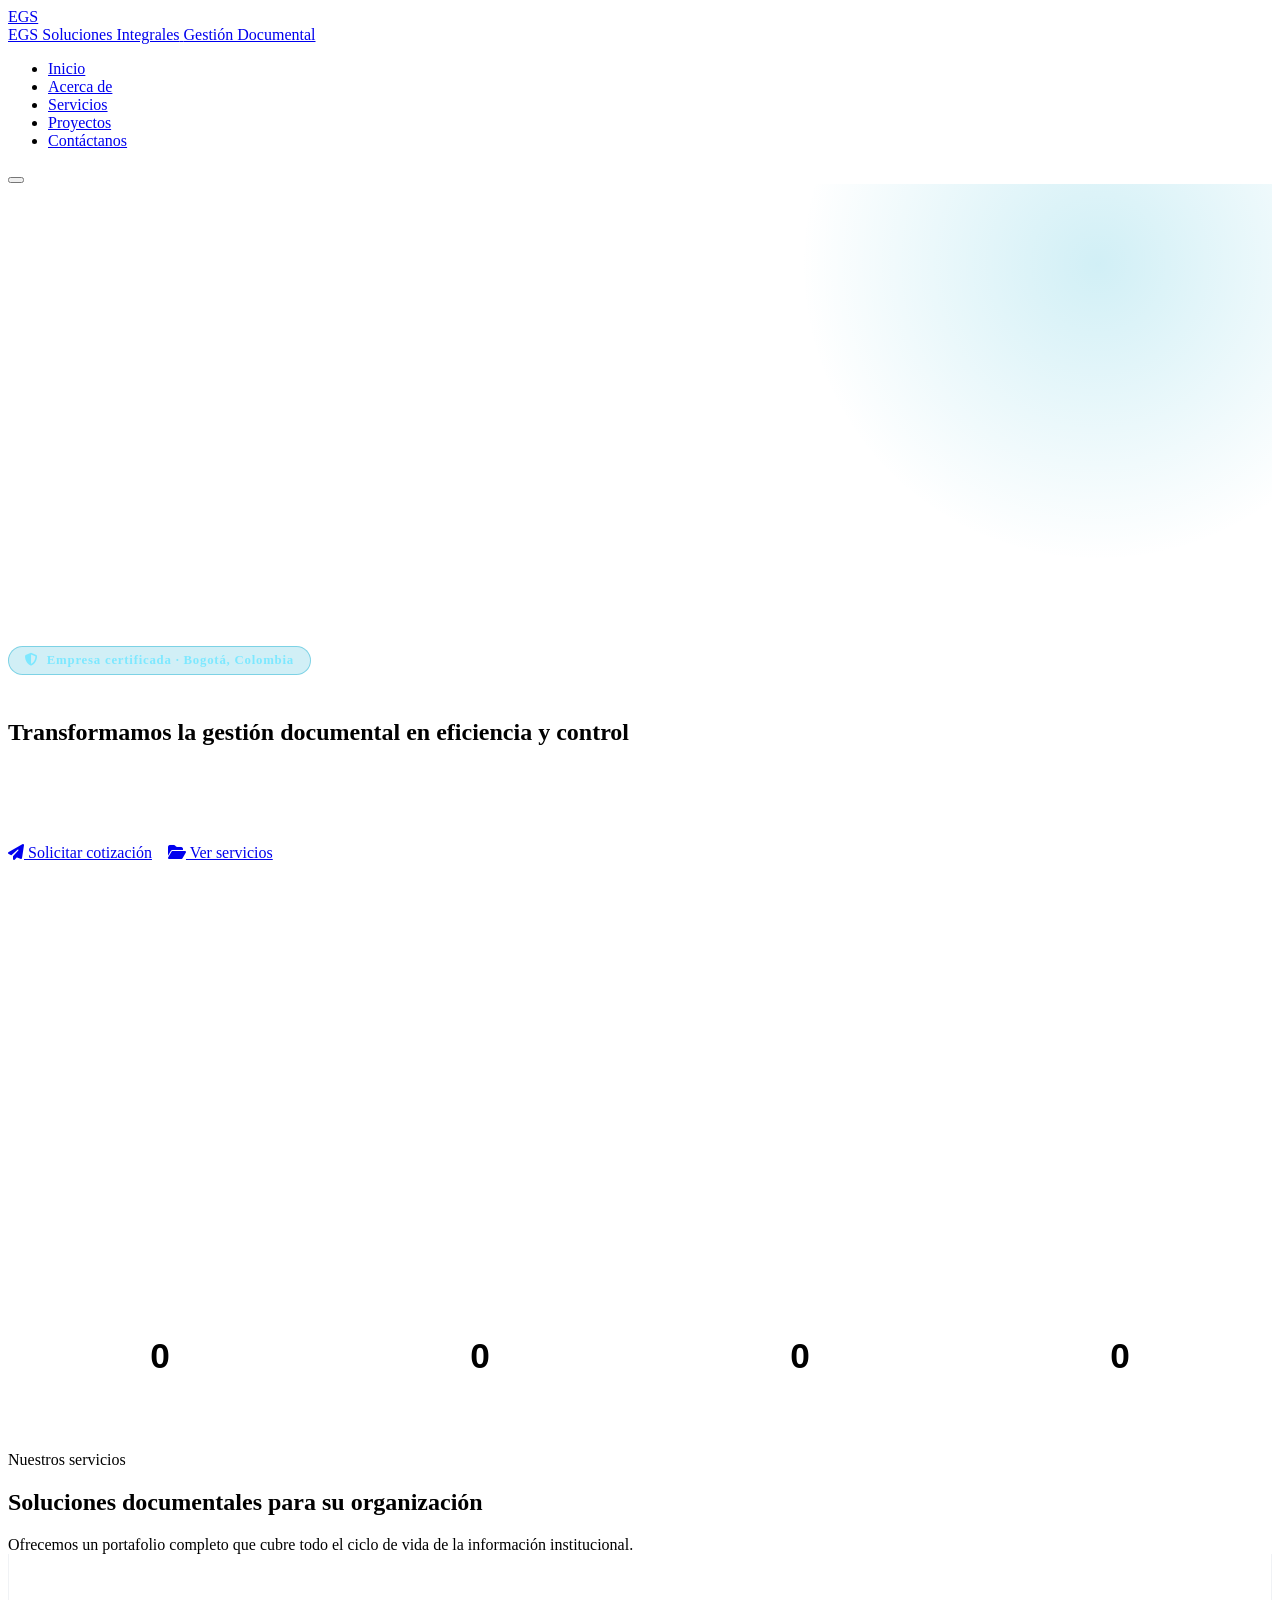
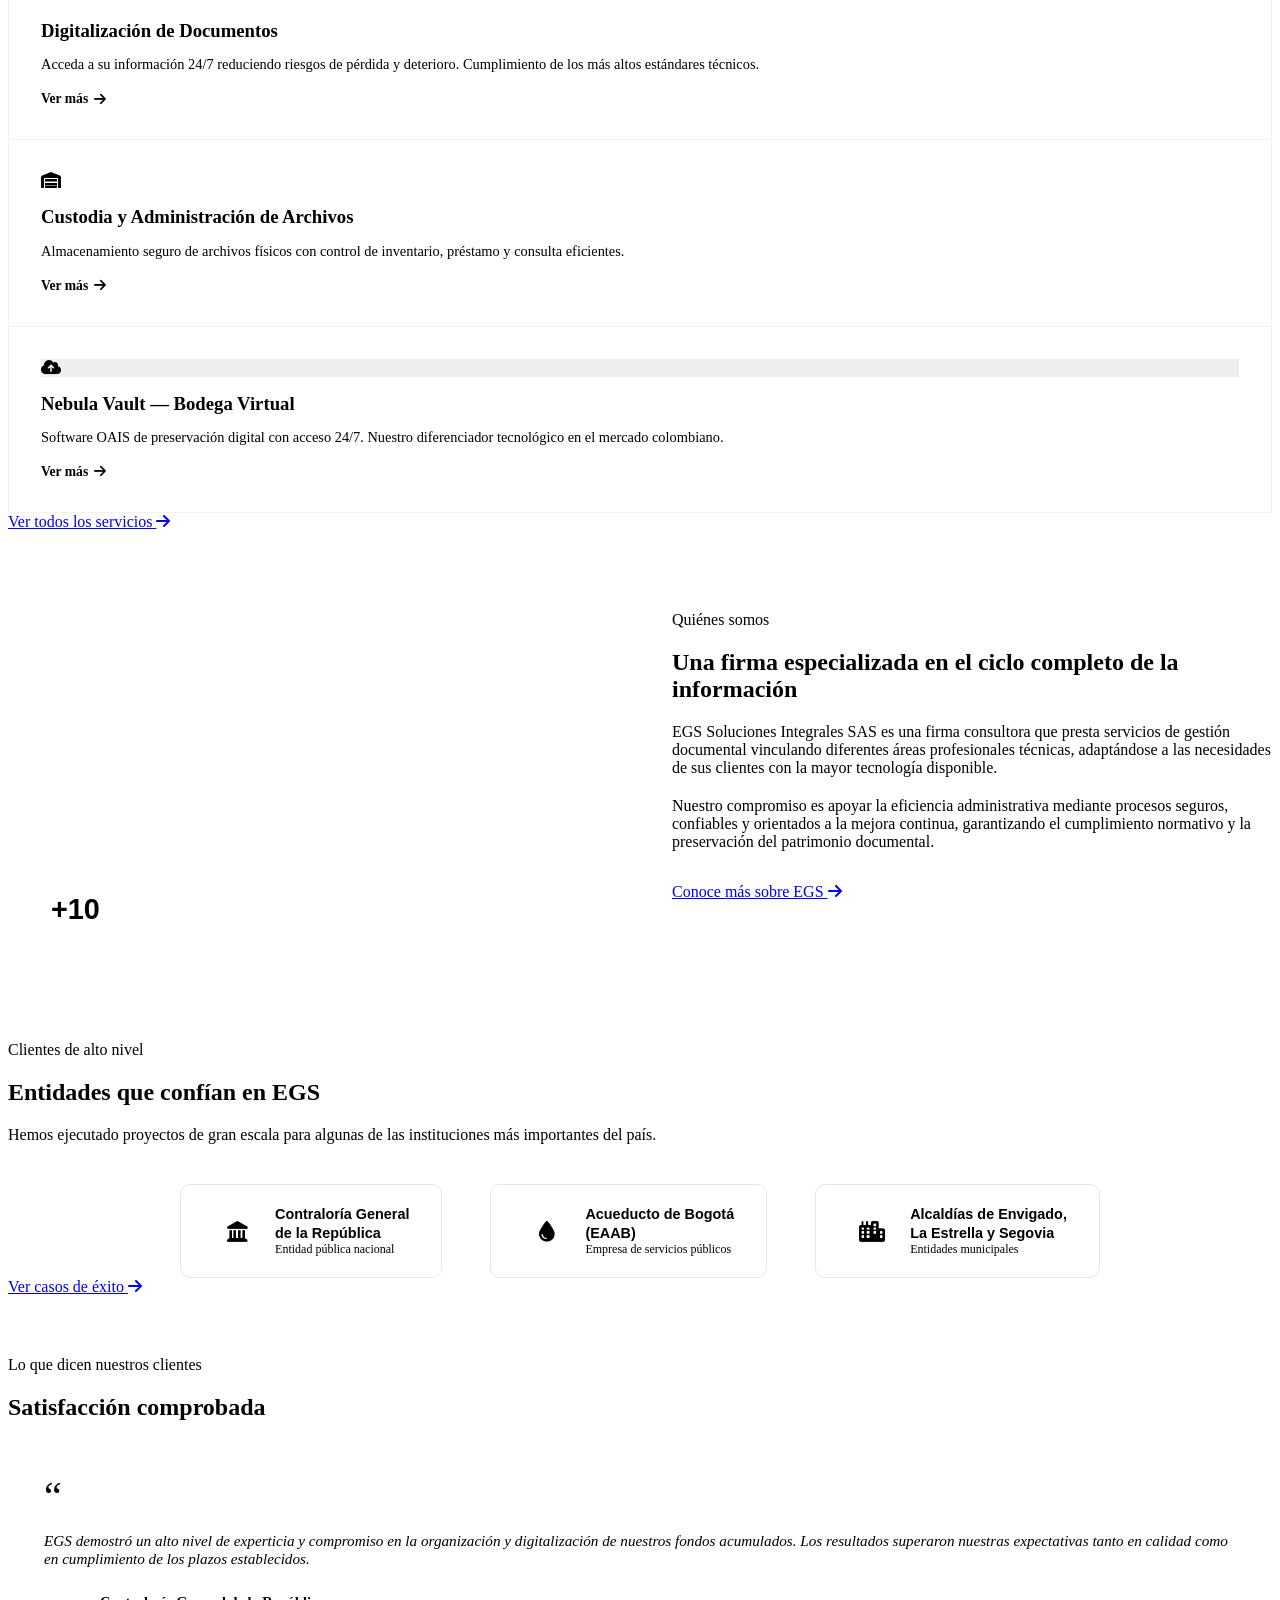
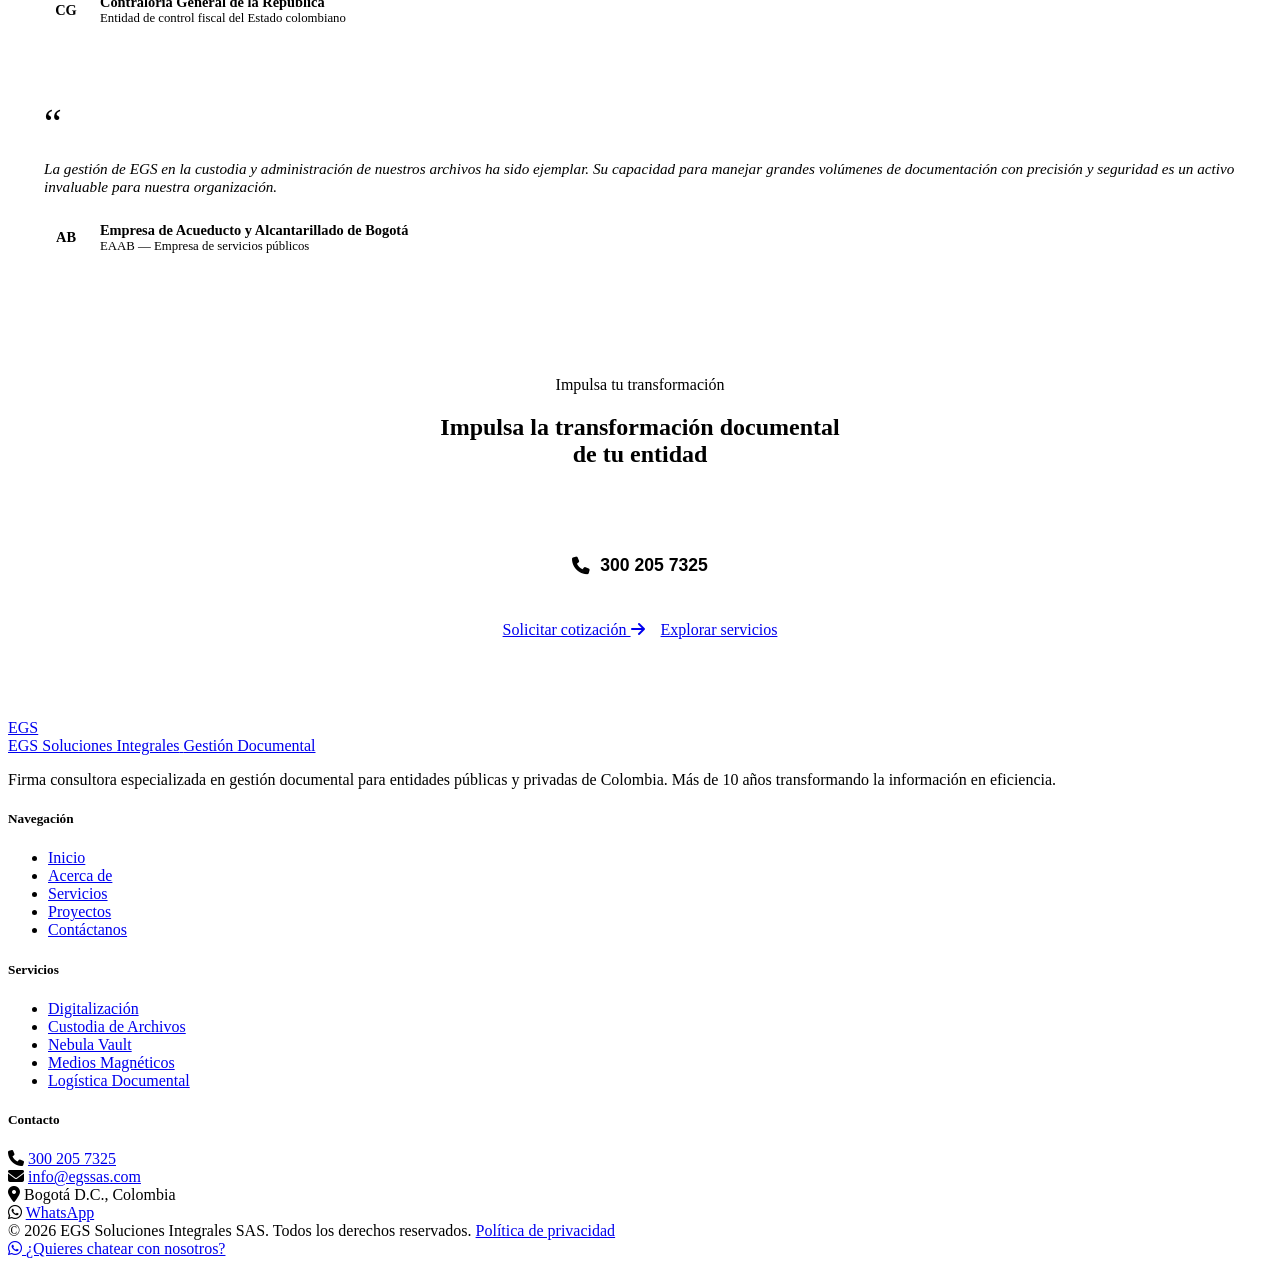
==== index.html @ f7522493 "Create index.html" ====
<!DOCTYPE html>
<html lang="es">
<head>
  <meta charset="UTF-8">
  <meta name="viewport" content="width=device-width, initial-scale=1.0">
  <title>EGS Soluciones Integrales | Gestión Documental Especializada en Colombia</title>
  <meta name="description" content="Transformamos la gestión documental en eficiencia y control. Ofrecemos digitalización, custodia, y software Nebula Vault para entidades públicas y privadas en Colombia.">
  <link rel="stylesheet" href="https://cdnjs.cloudflare.com/ajax/libs/font-awesome/6.5.0/css/all.min.css">
  <link rel="stylesheet" href="css/style.css">
  <style>
    /* HERO INDEX */
    .hero {
      min-height: 100vh;
      background: linear-gradient(135deg, var(--azul-profundo) 0%, #173f8a 60%, var(--azul-medio) 100%);
      display: flex;
      align-items: center;
      position: relative;
      overflow: hidden;
      padding: 120px 0 80px;
    }
    .hero::before {
      content: '';
      position: absolute;
      top: -20%;
      right: -10%;
      width: 600px;
      height: 600px;
      background: radial-gradient(circle, rgba(0,168,204,0.18) 0%, transparent 70%);
      border-radius: 50%;
    }
    .hero::after {
      content: '';
      position: absolute;
      bottom: -1px;
      left: 0; right: 0;
      height: 70px;
      background: var(--blanco);
      clip-path: ellipse(55% 100% at 50% 100%);
    }
    .hero-content { position: relative; z-index: 1; max-width: 680px; }
    .hero-badge {
      display: inline-flex;
      align-items: center;
      gap: 8px;
      background: rgba(0,168,204,0.18);
      border: 1px solid rgba(0,168,204,0.4);
      color: #7de8ff;
      padding: 6px 16px;
      border-radius: 20px;
      font-size: 0.8rem;
      font-weight: 600;
      letter-spacing: 0.06em;
      margin-bottom: 24px;
    }
    .hero h1 {
      color: var(--blanco);
      margin-bottom: 20px;
    }
    .hero h1 span { color: var(--cyan-acento); }
    .hero-desc {
      color: rgba(255,255,255,0.8);
      font-size: 1.1rem;
      margin-bottom: 36px;
      max-width: 560px;
    }
    .hero-actions { display: flex; gap: 16px; flex-wrap: wrap; }
    .hero-graphic {
      position: absolute;
      right: 0;
      top: 50%;
      transform: translateY(-50%);
      width: 480px;
      opacity: 0.12;
      pointer-events: none;
    }

    /* STATS BAR */
    .stats-bar {
      background: var(--azul-profundo);
      padding: 40px 0;
      margin-top: -2px;
    }
    .stats-grid {
      display: grid;
      grid-template-columns: repeat(4, 1fr);
      gap: 16px;
      text-align: center;
    }
    .stat-item { padding: 16px; }
    .stat-number {
      font-family: 'Poppins', sans-serif;
      font-size: 2.2rem;
      font-weight: 800;
      color: var(--cyan-acento);
      line-height: 1;
      margin-bottom: 6px;
    }
    .stat-label {
      font-size: 0.82rem;
      color: rgba(255,255,255,0.65);
      font-weight: 500;
    }

    /* SERVICIOS DESTACADOS */
    .service-card-home {
      background: var(--blanco);
      border-radius: var(--radio-card);
      box-shadow: var(--sombra-card);
      padding: 32px;
      border: 1px solid rgba(13,43,94,0.06);
      border-top: 3px solid var(--cyan-acento);
      transition: var(--transicion);
      text-decoration: none;
      color: inherit;
      display: block;
    }
    .service-card-home:hover { transform: translateY(-5px); box-shadow: var(--sombra-hover); }
    .service-card-home h3 { margin: 16px 0 10px; color: var(--azul-profundo); }
    .service-card-home p  { font-size: 0.9rem; color: var(--gris-oscuro); margin-bottom: 18px; }
    .service-card-home .link-arrow {
      font-size: 0.85rem;
      font-weight: 600;
      color: var(--cyan-acento);
      display: flex;
      align-items: center;
      gap: 6px;
    }

    /* SOBRE EGS */
    .about-split {
      display: grid;
      grid-template-columns: 1fr 1fr;
      gap: 64px;
      align-items: center;
    }
    .about-visual {
      background: linear-gradient(135deg, var(--azul-profundo), var(--azul-medio));
      border-radius: 16px;
      aspect-ratio: 4/3;
      display: flex;
      align-items: center;
      justify-content: center;
      position: relative;
      overflow: hidden;
    }
    .about-visual-icon {
      font-size: 6rem;
      color: rgba(255,255,255,0.15);
    }
    .about-visual-badge {
      position: absolute;
      bottom: 24px;
      left: 24px;
      right: 24px;
      background: rgba(255,255,255,0.1);
      backdrop-filter: blur(8px);
      border: 1px solid rgba(255,255,255,0.2);
      border-radius: 10px;
      padding: 14px 18px;
      color: var(--blanco);
    }
    .about-visual-badge .number {
      font-family: 'Poppins', sans-serif;
      font-size: 1.8rem;
      font-weight: 800;
      color: var(--cyan-acento);
    }
    .about-visual-badge p { color: rgba(255,255,255,0.75); font-size: 0.82rem; margin: 0; }

    /* CLIENTES */
    .clients-section { padding: 60px 0; }
    .client-logos {
      display: flex;
      align-items: center;
      justify-content: center;
      gap: 48px;
      flex-wrap: wrap;
      margin-top: 40px;
    }
    .client-logo-card {
      background: var(--blanco);
      border: 1px solid #E0E7F0;
      border-radius: 10px;
      padding: 20px 32px;
      display: flex;
      align-items: center;
      gap: 14px;
      transition: var(--transicion);
    }
    .client-logo-card:hover { box-shadow: var(--sombra-card); transform: translateY(-2px); }
    .client-logo-card .client-icon {
      width: 48px; height: 48px;
      background: var(--azul-profundo);
      border-radius: 8px;
      display: flex;
      align-items: center;
      justify-content: center;
      color: var(--blanco);
      font-size: 1.3rem;
      flex-shrink: 0;
    }
    .client-logo-card .client-name {
      font-family: 'Poppins', sans-serif;
      font-size: 0.9rem;
      font-weight: 700;
      color: var(--azul-profundo);
      line-height: 1.3;
    }
    .client-logo-card .client-type {
      font-size: 0.75rem;
      color: var(--gris-medio);
    }

    /* TESTIMONIOS */
    .testimonial-card {
      background: var(--blanco);
      border-radius: var(--radio-card);
      box-shadow: var(--sombra-card);
      padding: 36px;
      border-left: 4px solid var(--cyan-acento);
    }
    .testimonial-quote {
      font-size: 2.5rem;
      color: var(--cyan-acento);
      line-height: 1;
      margin-bottom: 12px;
    }
    .testimonial-card p { font-size: 0.95rem; color: var(--gris-oscuro); font-style: italic; margin-bottom: 20px; }
    .testimonial-author {
      display: flex;
      align-items: center;
      gap: 12px;
    }
    .author-avatar {
      width: 44px; height: 44px;
      background: var(--azul-medio);
      border-radius: 50%;
      display: flex;
      align-items: center;
      justify-content: center;
      color: var(--blanco);
      font-weight: 700;
      font-size: 0.9rem;
      flex-shrink: 0;
    }
    .author-info .name { font-weight: 700; color: var(--azul-profundo); font-size: 0.9rem; }
    .author-info .org  { font-size: 0.8rem; color: var(--gris-medio); }

    /* CTA FINAL */
    .cta-final {
      background: linear-gradient(135deg, var(--azul-profundo) 0%, var(--azul-medio) 100%);
      padding: 80px 0;
      text-align: center;
      position: relative;
      overflow: hidden;
    }
    .cta-final::before {
      content: '';
      position: absolute;
      inset: 0;
      background: url("data:image/svg+xml,%3Csvg width='60' height='60' viewBox='0 0 60 60' xmlns='http://www.w3.org/2000/svg'%3E%3Cg fill='none' fill-rule='evenodd'%3E%3Cg fill='%23ffffff' fill-opacity='0.03'%3E%3Cpath d='M36 34v-4h-2v4h-4v2h4v4h2v-4h4v-2h-4zm0-30V0h-2v4h-4v2h4v4h2V6h4V4h-4zM6 34v-4H4v4H0v2h4v4h2v-4h4v-2H6zM6 4V0H4v4H0v2h4v4h2V6h4V4H6z'/%3E%3C/g%3E%3C/g%3E%3C/svg%3E");
    }
    .cta-final h2 { color: var(--blanco); margin-bottom: 16px; position: relative; }
    .cta-final p  { color: rgba(255,255,255,0.75); font-size: 1.1rem; margin-bottom: 36px; position: relative; }
    .cta-phone {
      display: inline-flex;
      align-items: center;
      gap: 10px;
      background: rgba(255,255,255,0.12);
      border: 1px solid rgba(255,255,255,0.25);
      color: var(--blanco);
      padding: 12px 24px;
      border-radius: 8px;
      font-family: 'Poppins', sans-serif;
      font-weight: 700;
      font-size: 1.1rem;
      margin-bottom: 32px;
      text-decoration: none;
      transition: var(--transicion);
    }
    .cta-phone:hover { background: rgba(255,255,255,0.2); }
    .cta-final .cta-actions { display: flex; gap: 16px; justify-content: center; flex-wrap: wrap; position: relative; }

    @media (max-width: 768px) {
      .about-split { grid-template-columns: 1fr; }
      .stats-grid  { grid-template-columns: repeat(2, 1fr); }
      .hero-graphic { display: none; }
    }
  </style>
</head>
<body>

  <!-- ======== HEADER ======== -->
  <header id="header">
    <div class="container">
      <a href="index.html" class="logo">
        <div class="logo-icon">EGS</div>
        <div class="logo-text">
          <span class="logo-name">EGS Soluciones Integrales</span>
          <span class="logo-sub">Gestión Documental</span>
        </div>
      </a>
      <nav>
        <ul class="nav-menu">
          <li><a href="index.html">Inicio</a></li>
          <li><a href="acerca-de.html">Acerca de</a></li>
          <li><a href="servicios.html">Servicios</a></li>
          <li><a href="proyectos.html">Proyectos</a></li>
          <li><a href="contacto.html" class="nav-cta">Contáctanos</a></li>
        </ul>
      </nav>
      <button class="menu-toggle" aria-label="Abrir menú">
        <span></span><span></span><span></span>
      </button>
    </div>
  </header>

  <main>

    <!-- ======== HERO ======== -->
    <section class="hero">
      <div class="container">
        <div class="hero-content">
          <div class="hero-badge">
            <i class="fas fa-shield-halved"></i>
            Empresa certificada · Bogotá, Colombia
          </div>
          <h1>Transformamos la gestión documental en <span>eficiencia y control</span></h1>
          <p class="hero-desc">Somos especialistas en organización, digitalización, custodia de archivos y tecnología documental para entidades del sector público y privado.</p>
          <div class="hero-actions">
            <a href="contacto.html" class="btn btn-primary">
              <i class="fas fa-paper-plane"></i> Solicitar cotización
            </a>
            <a href="servicios.html" class="btn btn-secondary">
              <i class="fas fa-folder-open"></i> Ver servicios
            </a>
          </div>
        </div>
      </div>
    </section>

    <!-- ======== STATS ======== -->
    <div class="stats-bar">
      <div class="container">
        <div class="stats-grid">
          <div class="stat-item">
            <div class="stat-number" data-count="27" data-suffix="M+">0</div>
            <div class="stat-label">Imágenes digitalizadas</div>
          </div>
          <div class="stat-item">
            <div class="stat-number" data-count="96000" data-suffix="+">0</div>
            <div class="stat-label">Cajas en custodia</div>
          </div>
          <div class="stat-item">
            <div class="stat-number" data-count="3" data-suffix="">0</div>
            <div class="stat-label">Contratos con el Acueducto de Bogotá</div>
          </div>
          <div class="stat-item">
            <div class="stat-number" data-count="8" data-suffix="+">0</div>
            <div class="stat-label">Servicios especializados</div>
          </div>
        </div>
      </div>
    </div>

    <!-- ======== SERVICIOS DESTACADOS ======== -->
    <section>
      <div class="container">
        <div class="text-center mb-40">
          <span class="section-label">Nuestros servicios</span>
          <h2 class="section-title">Soluciones documentales para su organización</h2>
          <p class="section-intro" style="margin:0 auto;">Ofrecemos un portafolio completo que cubre todo el ciclo de vida de la información institucional.</p>
        </div>
        <div class="grid-3">
          <a href="servicios.html#digitalizacion" class="service-card-home reveal">
            <div class="card-icon"><i class="fas fa-scanner-image"></i></div>
            <h3>Digitalización de Documentos</h3>
            <p>Acceda a su información 24/7 reduciendo riesgos de pérdida y deterioro. Cumplimiento de los más altos estándares técnicos.</p>
            <span class="link-arrow">Ver más <i class="fas fa-arrow-right"></i></span>
          </a>
          <a href="servicios.html#custodia" class="service-card-home reveal reveal-delay-1">
            <div class="card-icon"><i class="fas fa-warehouse"></i></div>
            <h3>Custodia y Administración de Archivos</h3>
            <p>Almacenamiento seguro de archivos físicos con control de inventario, préstamo y consulta eficientes.</p>
            <span class="link-arrow">Ver más <i class="fas fa-arrow-right"></i></span>
          </a>
          <a href="servicios.html#nebula" class="service-card-home reveal reveal-delay-2">
            <div class="card-icon" style="background:rgba(13,43,94,0.08);"><i class="fas fa-cloud-arrow-up" style="color:var(--azul-medio);"></i></div>
            <h3>Nebula Vault — Bodega Virtual</h3>
            <p>Software OAIS de preservación digital con acceso 24/7. Nuestro diferenciador tecnológico en el mercado colombiano.</p>
            <span class="link-arrow">Ver más <i class="fas fa-arrow-right"></i></span>
          </a>
        </div>
        <div class="text-center mt-32">
          <a href="servicios.html" class="btn btn-outline">Ver todos los servicios <i class="fas fa-arrow-right"></i></a>
        </div>
      </div>
    </section>

    <!-- ======== SOBRE EGS ======== -->
    <section class="bg-gris">
      <div class="container">
        <div class="about-split">
          <div class="about-visual reveal">
            <i class="fas fa-folder-tree about-visual-icon"></i>
            <div class="about-visual-badge">
              <div class="number">+10</div>
              <p>Años de experiencia en gestión documental</p>
            </div>
          </div>
          <div class="reveal reveal-delay-1">
            <span class="section-label">Quiénes somos</span>
            <h2 class="section-title">Una firma especializada en el ciclo completo de la información</h2>
            <p style="margin-bottom:20px;">EGS Soluciones Integrales SAS es una firma consultora que presta servicios de gestión documental vinculando diferentes áreas profesionales técnicas, adaptándose a las necesidades de sus clientes con la mayor tecnología disponible.</p>
            <p style="margin-bottom:32px;">Nuestro compromiso es apoyar la eficiencia administrativa mediante procesos seguros, confiables y orientados a la mejora continua, garantizando el cumplimiento normativo y la preservación del patrimonio documental.</p>
            <a href="acerca-de.html" class="btn btn-primary">Conoce más sobre EGS <i class="fas fa-arrow-right"></i></a>
          </div>
        </div>
      </div>
    </section>

    <!-- ======== CLIENTES ======== -->
    <section class="clients-section">
      <div class="container">
        <div class="text-center mb-40">
          <span class="section-label">Clientes de alto nivel</span>
          <h2 class="section-title">Entidades que confían en EGS</h2>
          <p class="section-intro" style="margin:0 auto;">Hemos ejecutado proyectos de gran escala para algunas de las instituciones más importantes del país.</p>
        </div>
        <div class="client-logos">
          <div class="client-logo-card reveal">
            <div class="client-icon"><i class="fas fa-landmark"></i></div>
            <div>
              <div class="client-name">Contraloría General<br>de la República</div>
              <div class="client-type">Entidad pública nacional</div>
            </div>
          </div>
          <div class="client-logo-card reveal reveal-delay-1">
            <div class="client-icon"><i class="fas fa-droplet"></i></div>
            <div>
              <div class="client-name">Acueducto de Bogotá<br>(EAAB)</div>
              <div class="client-type">Empresa de servicios públicos</div>
            </div>
          </div>
          <div class="client-logo-card reveal reveal-delay-2">
            <div class="client-icon"><i class="fas fa-city"></i></div>
            <div>
              <div class="client-name">Alcaldías de Envigado,<br>La Estrella y Segovia</div>
              <div class="client-type">Entidades municipales</div>
            </div>
          </div>
        </div>
        <div class="text-center mt-32">
          <a href="proyectos.html" class="btn btn-outline">Ver casos de éxito <i class="fas fa-arrow-right"></i></a>
        </div>
      </div>
    </section>

    <!-- ======== TESTIMONIOS ======== -->
    <section class="bg-gris">
      <div class="container">
        <div class="text-center mb-40">
          <span class="section-label">Lo que dicen nuestros clientes</span>
          <h2 class="section-title">Satisfacción comprobada</h2>
        </div>
        <div class="grid-2">
          <div class="testimonial-card reveal">
            <div class="testimonial-quote">&ldquo;</div>
            <p>EGS demostró un alto nivel de experticia y compromiso en la organización y digitalización de nuestros fondos acumulados. Los resultados superaron nuestras expectativas tanto en calidad como en cumplimiento de los plazos establecidos.</p>
            <div class="testimonial-author">
              <div class="author-avatar">CG</div>
              <div class="author-info">
                <div class="name">Contraloría General de la República</div>
                <div class="org">Entidad de control fiscal del Estado colombiano</div>
              </div>
            </div>
          </div>
          <div class="testimonial-card reveal reveal-delay-1">
            <div class="testimonial-quote">&ldquo;</div>
            <p>La gestión de EGS en la custodia y administración de nuestros archivos ha sido ejemplar. Su capacidad para manejar grandes volúmenes de documentación con precisión y seguridad es un activo invaluable para nuestra organización.</p>
            <div class="testimonial-author">
              <div class="author-avatar">AB</div>
              <div class="author-info">
                <div class="name">Empresa de Acueducto y Alcantarillado de Bogotá</div>
                <div class="org">EAAB — Empresa de servicios públicos</div>
              </div>
            </div>
          </div>
        </div>
      </div>
    </section>

    <!-- ======== CTA FINAL ======== -->
    <section class="cta-final">
      <div class="container">
        <span class="section-label" style="color:var(--cyan-acento);">Impulsa tu transformación</span>
        <h2>Impulsa la transformación documental<br>de tu entidad</h2>
        <p>Contáctenos hoy y descubra cómo podemos optimizar la gestión de su información institucional.</p>
        <a href="tel:+573002057325" class="cta-phone">
          <i class="fas fa-phone"></i> 300 205 7325
        </a>
        <div class="cta-actions">
          <a href="contacto.html" class="btn btn-primary">Solicitar cotización <i class="fas fa-arrow-right"></i></a>
          <a href="servicios.html" class="btn btn-secondary">Explorar servicios</a>
        </div>
      </div>
    </section>

  </main>

  <!-- ======== FOOTER ======== -->
  <footer>
    <div class="container">
      <div class="footer-grid">
        <div class="footer-brand">
          <a href="index.html" class="logo">
            <div class="logo-icon">EGS</div>
            <div class="logo-text">
              <span class="logo-name">EGS Soluciones Integrales</span>
              <span class="logo-sub">Gestión Documental</span>
            </div>
          </a>
          <p>Firma consultora especializada en gestión documental para entidades públicas y privadas de Colombia. Más de 10 años transformando la información en eficiencia.</p>
        </div>
        <div class="footer-col">
          <h5>Navegación</h5>
          <ul>
            <li><a href="index.html">Inicio</a></li>
            <li><a href="acerca-de.html">Acerca de</a></li>
            <li><a href="servicios.html">Servicios</a></li>
            <li><a href="proyectos.html">Proyectos</a></li>
            <li><a href="contacto.html">Contáctanos</a></li>
          </ul>
        </div>
        <div class="footer-col">
          <h5>Servicios</h5>
          <ul>
            <li><a href="servicios.html#digitalizacion">Digitalización</a></li>
            <li><a href="servicios.html#custodia">Custodia de Archivos</a></li>
            <li><a href="servicios.html#nebula">Nebula Vault</a></li>
            <li><a href="servicios.html#medios">Medios Magnéticos</a></li>
            <li><a href="servicios.html#logistica">Logística Documental</a></li>
          </ul>
        </div>
        <div class="footer-col">
          <h5>Contacto</h5>
          <div class="footer-contact-item">
            <i class="fas fa-phone"></i>
            <a href="tel:+573002057325">300 205 7325</a>
          </div>
          <div class="footer-contact-item">
            <i class="fas fa-envelope"></i>
            <a href="mailto:info@egssas.com">info@egssas.com</a>
          </div>
          <div class="footer-contact-item">
            <i class="fas fa-location-dot"></i>
            <span>Bogotá D.C., Colombia</span>
          </div>
          <div class="footer-contact-item">
            <i class="fab fa-whatsapp"></i>
            <a href="https://wa.me/573002057325" target="_blank" rel="noopener">WhatsApp</a>
          </div>
        </div>
      </div>
      <div class="footer-bottom">
        <span>&copy; 2026 EGS Soluciones Integrales SAS. Todos los derechos reservados.</span>
        <a href="#">Política de privacidad</a>
      </div>
    </div>
  </footer>

  <!-- BOTÓN FLOTANTE WHATSAPP -->
  <a href="https://wa.me/573002057325" class="whatsapp-float" target="_blank" rel="noopener" aria-label="Chatear por WhatsApp">
    <i class="fab fa-whatsapp"></i>
    <span class="wa-tooltip">¿Quieres chatear con nosotros?</span>
  </a>

  <script src="js/script.js"></script>
</body>
</html>
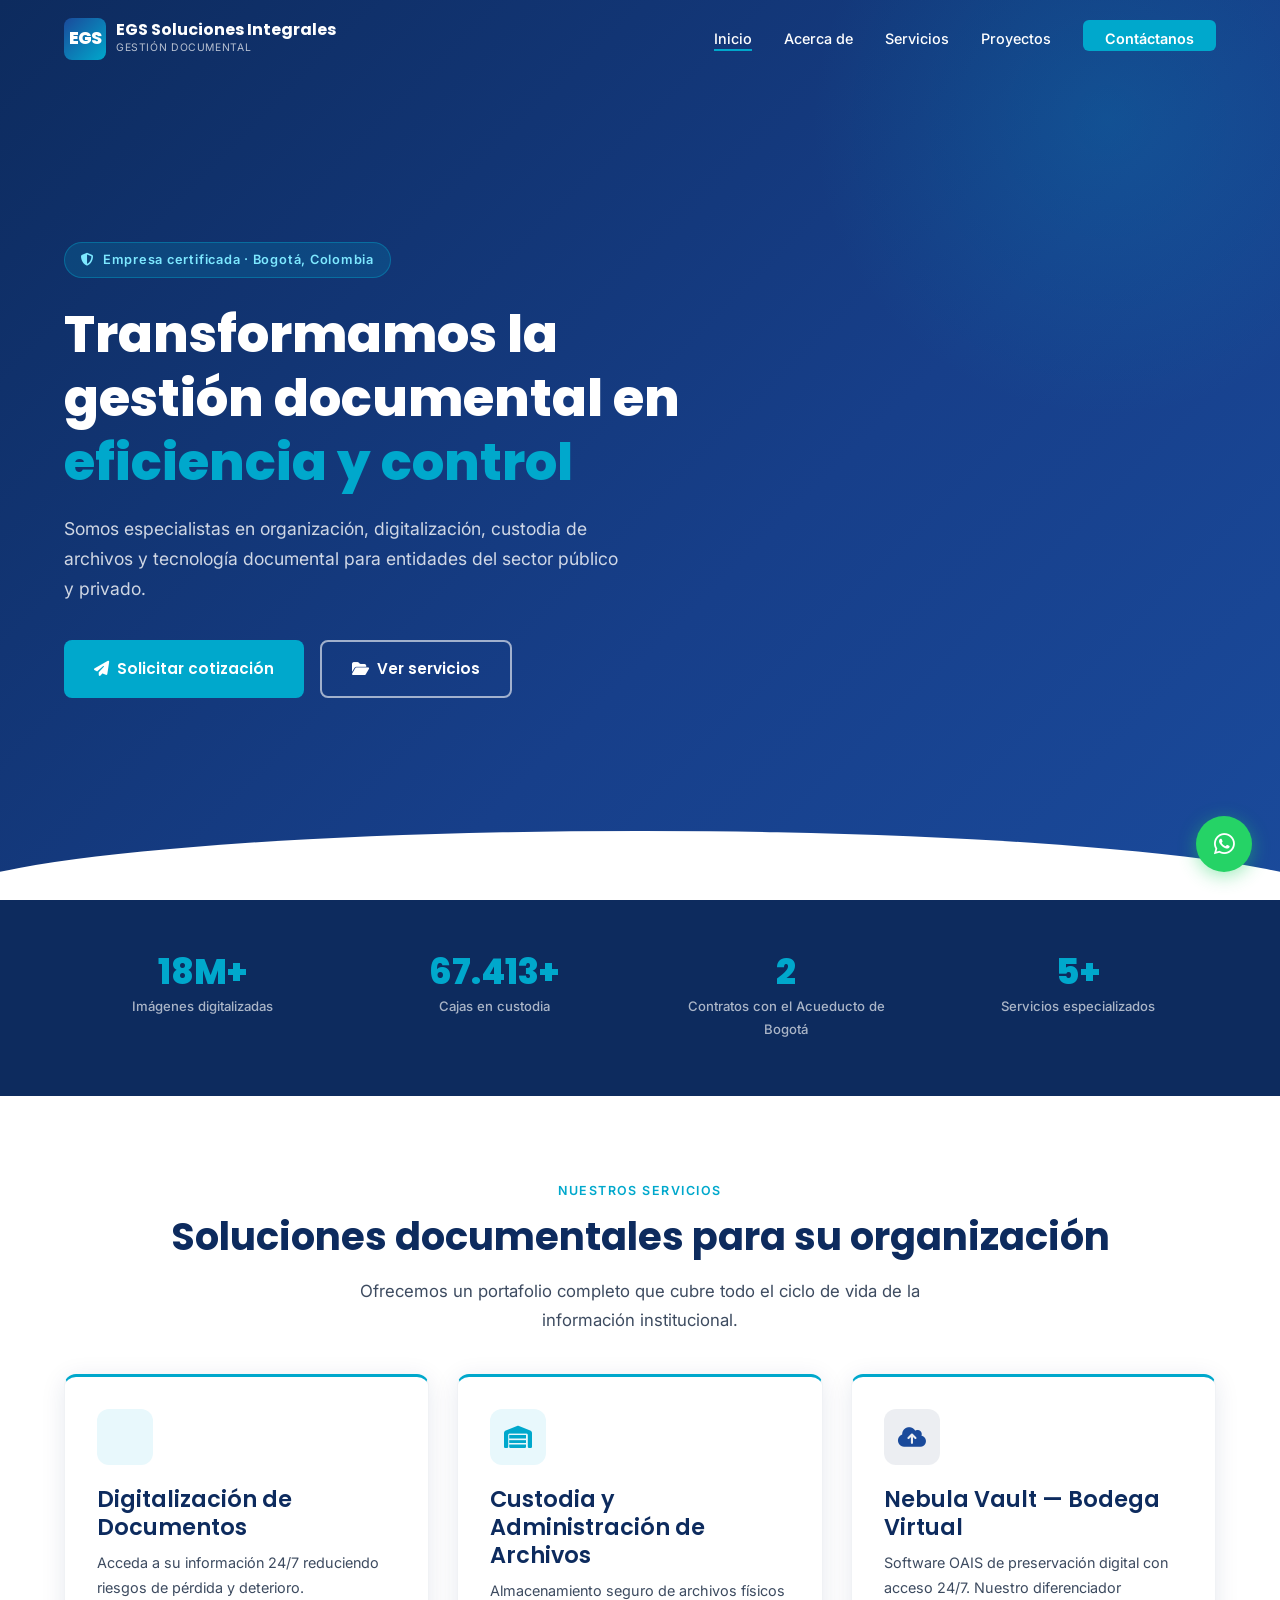
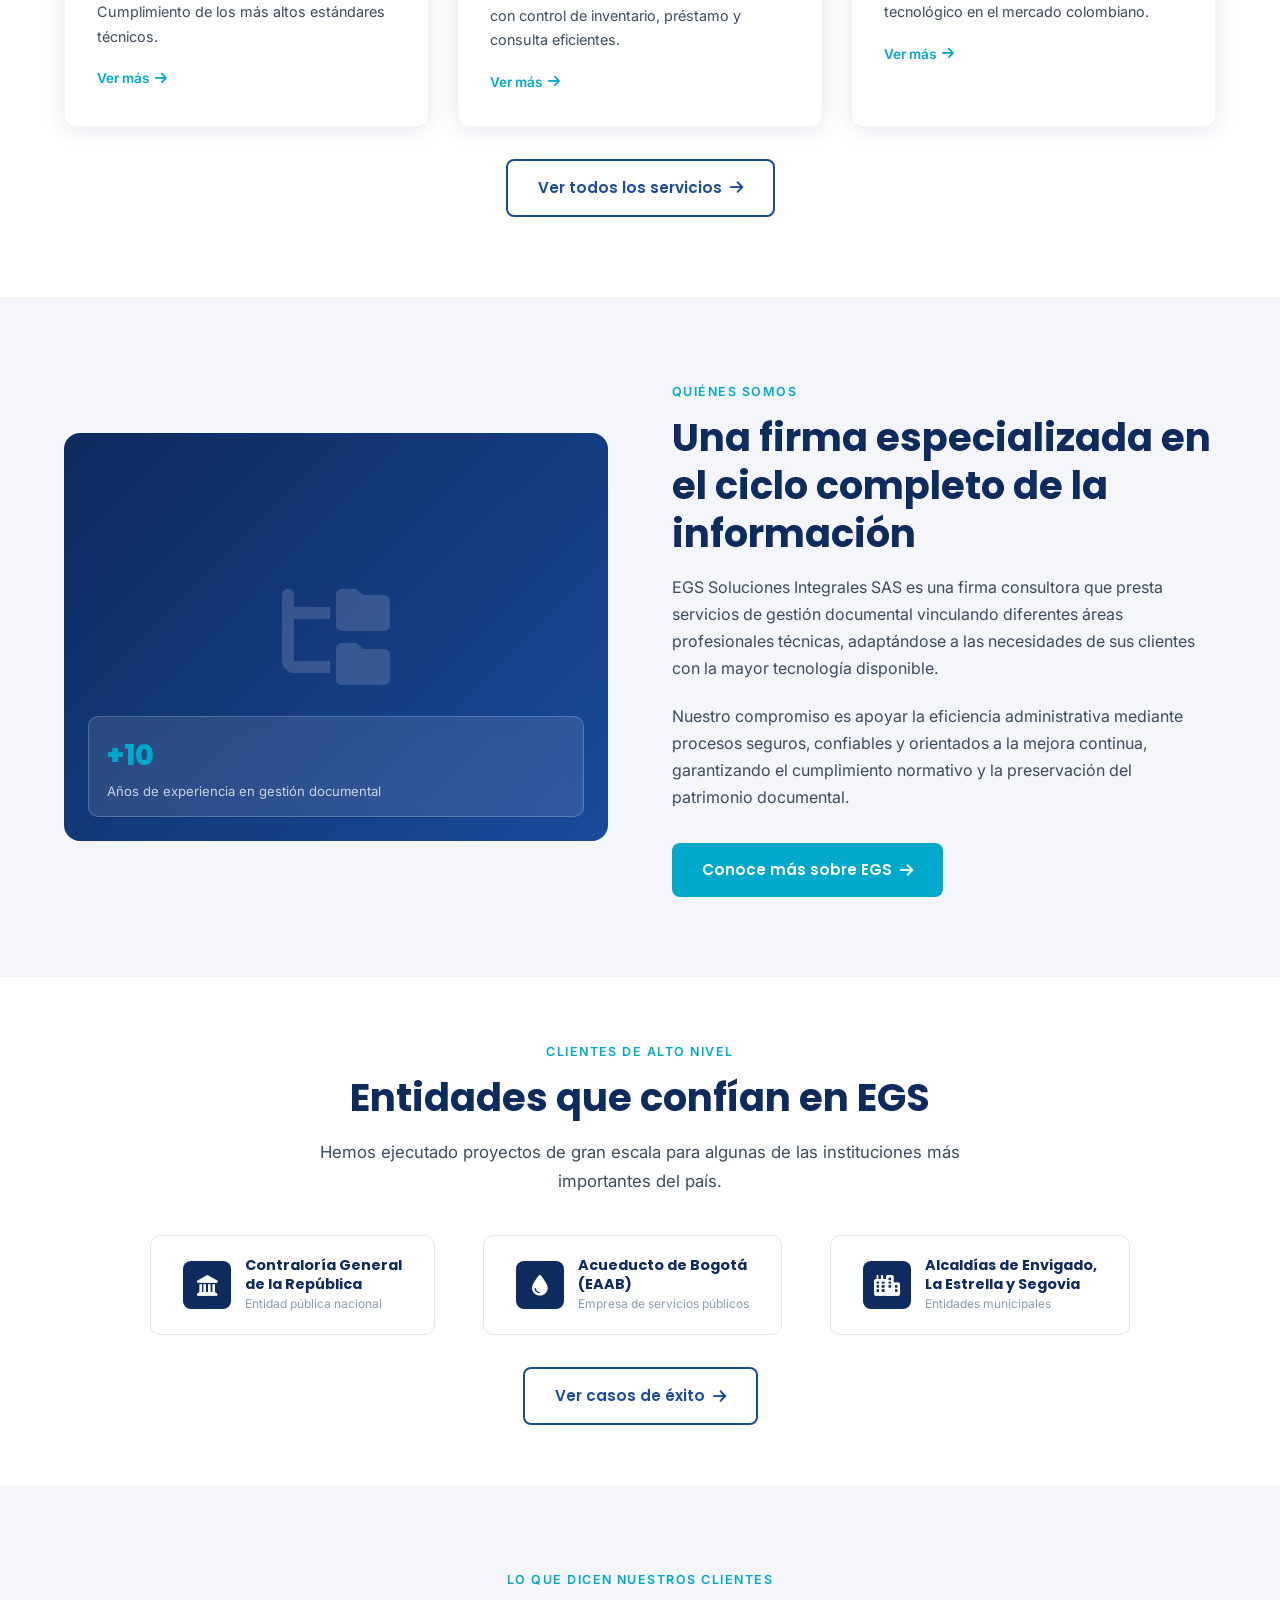
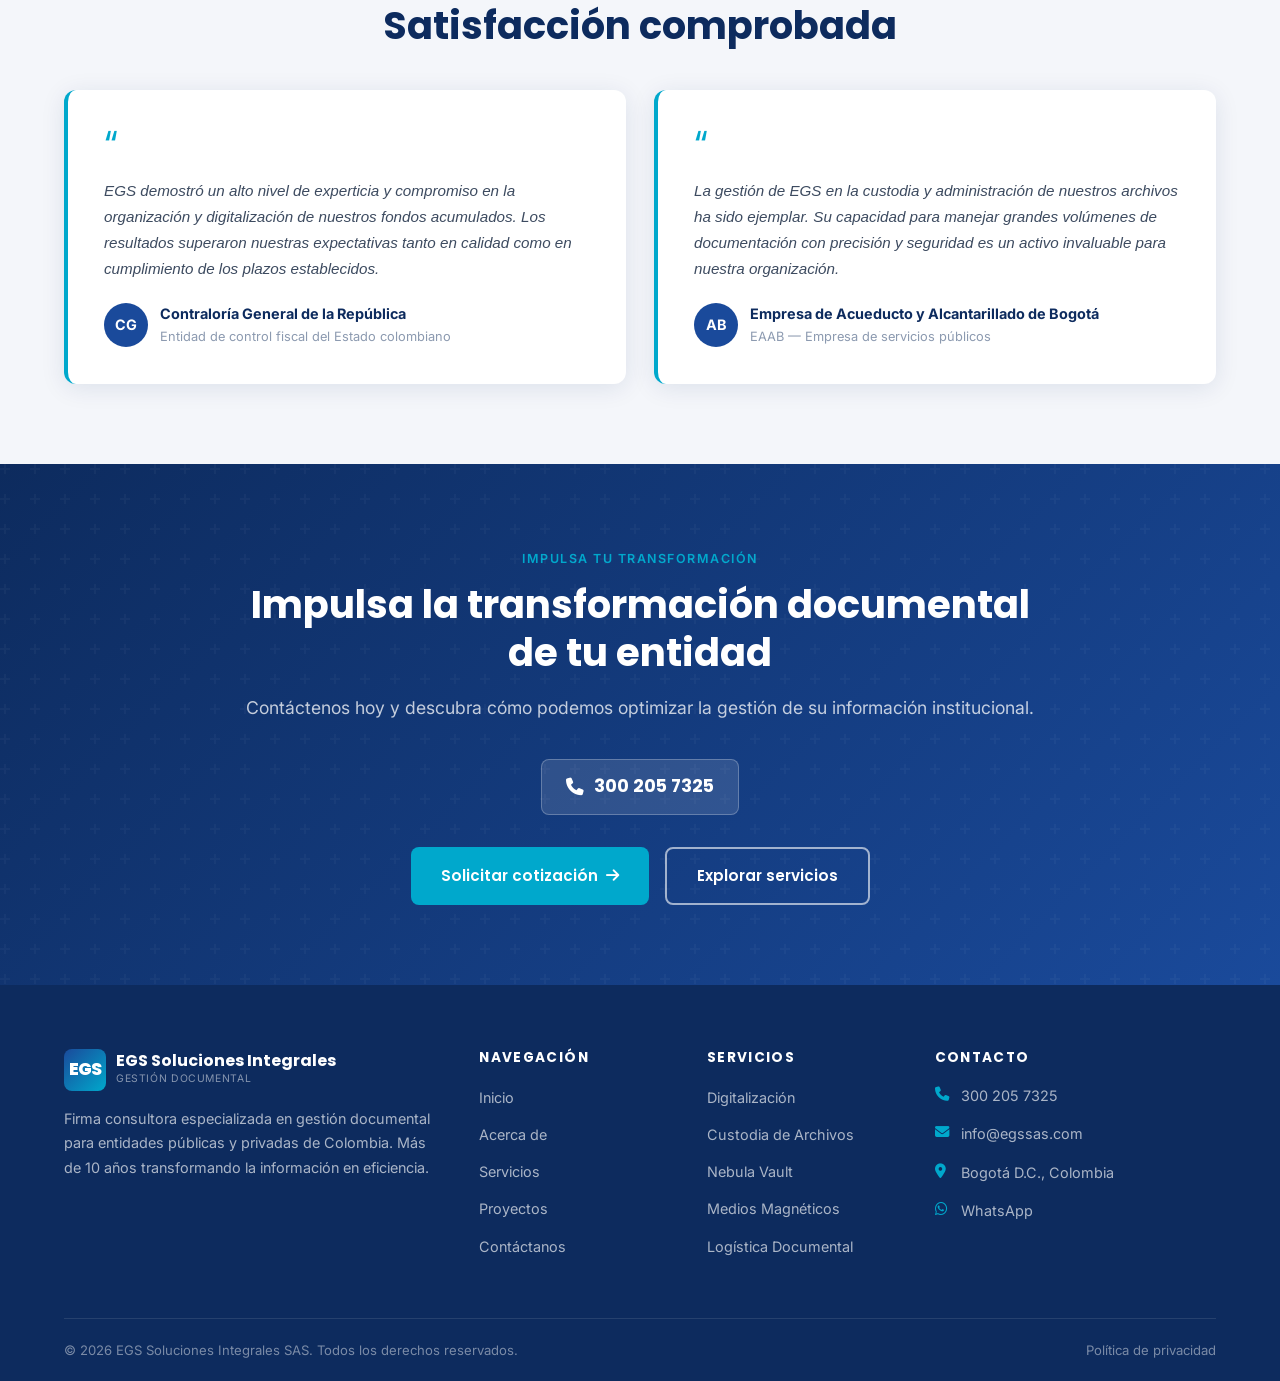
==== commit 4f299837: "message "Modificacion index"" ====
--- a/index.html
+++ b/index.html
@@ -6,7 +6,7 @@
   <title>EGS Soluciones Integrales | Gestión Documental Especializada en Colombia</title>
   <meta name="description" content="Transformamos la gestión documental en eficiencia y control. Ofrecemos digitalización, custodia, y software Nebula Vault para entidades públicas y privadas en Colombia.">
   <link rel="stylesheet" href="https://cdnjs.cloudflare.com/ajax/libs/font-awesome/6.5.0/css/all.min.css">
-  <link rel="stylesheet" href="css/style.css">
+  <link rel="stylesheet" href="CSS/style.css">
   <style>
     /* HERO INDEX */
     .hero {
@@ -575,6 +575,6 @@
     <span class="wa-tooltip">¿Quieres chatear con nosotros?</span>
   </a>
 
-  <script src="js/script.js"></script>
+  <script src="JS/script.js"></script>
 </body>
 </html>
--- a/CSS/style.css
+++ b/CSS/style.css
@@ -0,0 +1,548 @@
+/* ===================================================
+   EGS SOLUCIONES INTEGRALES - ESTILOS GLOBALES
+   Paleta: Azul corporativo profundo + Cyan acento + Grises
+   Tipografía: Inter (cuerpo) + Poppins (títulos)
+=================================================== */
+
+/* --- IMPORTACIONES --- */
+@import url('https://fonts.googleapis.com/css2?family=Poppins:wght@400;600;700;800&family=Inter:wght@400;500;600&display=swap');
+
+/* --- VARIABLES CSS --- */
+:root {
+  --azul-profundo:   #0D2B5E;
+  --azul-medio:      #1A4A9B;
+  --cyan-acento:     #00A8CC;
+  --cyan-claro:      #E8F8FC;
+  --blanco:          #FFFFFF;
+  --gris-claro:      #F4F6FA;
+  --gris-medio:      #8C9AB0;
+  --gris-oscuro:     #3D4B60;
+  --texto-principal: #1C2A3A;
+  --sombra-card:     0 4px 24px rgba(13,43,94,0.10);
+  --sombra-hover:    0 8px 36px rgba(13,43,94,0.18);
+  --radio-card:      12px;
+  --transicion:      all 0.3s ease;
+}
+
+/* --- RESET Y BASE --- */
+*, *::before, *::after { box-sizing: border-box; margin: 0; padding: 0; }
+
+html { scroll-behavior: smooth; font-size: 16px; }
+
+body {
+  font-family: 'Inter', sans-serif;
+  color: var(--texto-principal);
+  background: var(--blanco);
+  line-height: 1.7;
+  overflow-x: hidden;
+}
+
+img { max-width: 100%; height: auto; display: block; }
+a  { text-decoration: none; color: inherit; }
+ul { list-style: none; }
+
+/* --- TIPOGRAFÍA --- */
+h1, h2, h3, h4, h5 {
+  font-family: 'Poppins', sans-serif;
+  line-height: 1.25;
+  color: var(--azul-profundo);
+}
+h1 { font-size: clamp(2rem, 5vw, 3.2rem); font-weight: 800; }
+h2 { font-size: clamp(1.6rem, 3.5vw, 2.4rem); font-weight: 700; }
+h3 { font-size: clamp(1.1rem, 2.5vw, 1.4rem); font-weight: 600; }
+h4 { font-size: 1.05rem; font-weight: 600; }
+p  { font-size: 1rem; color: var(--gris-oscuro); }
+
+/* --- CONTENEDOR --- */
+.container {
+  width: 90%;
+  max-width: 1180px;
+  margin: 0 auto;
+}
+
+/* --- SECCIONES --- */
+section { padding: 80px 0; }
+.section-label {
+  display: inline-block;
+  font-size: 0.78rem;
+  font-weight: 600;
+  letter-spacing: 0.12em;
+  text-transform: uppercase;
+  color: var(--cyan-acento);
+  margin-bottom: 12px;
+}
+.section-title {
+  margin-bottom: 16px;
+}
+.section-intro {
+  max-width: 640px;
+  margin-bottom: 48px;
+  font-size: 1.05rem;
+}
+
+/* ===================================================
+   HEADER / NAVEGACIÓN
+=================================================== */
+#header {
+  position: fixed;
+  top: 0; left: 0; right: 0;
+  z-index: 1000;
+  padding: 18px 0;
+  transition: var(--transicion);
+}
+#header.scrolled {
+  background: var(--blanco);
+  box-shadow: 0 2px 18px rgba(13,43,94,0.12);
+  padding: 12px 0;
+}
+#header .container {
+  display: flex;
+  align-items: center;
+  justify-content: space-between;
+}
+
+/* Logo */
+.logo {
+  display: flex;
+  align-items: center;
+  gap: 10px;
+}
+.logo-icon {
+  width: 42px;
+  height: 42px;
+  background: linear-gradient(135deg, var(--azul-medio), var(--cyan-acento));
+  border-radius: 8px;
+  display: flex;
+  align-items: center;
+  justify-content: center;
+  font-family: 'Poppins', sans-serif;
+  font-weight: 800;
+  font-size: 1.1rem;
+  color: var(--blanco);
+  letter-spacing: -1px;
+  flex-shrink: 0;
+}
+.logo-text {
+  display: flex;
+  flex-direction: column;
+}
+.logo-text .logo-name {
+  font-family: 'Poppins', sans-serif;
+  font-weight: 700;
+  font-size: 1rem;
+  color: var(--azul-profundo);
+  line-height: 1.1;
+}
+#header.scrolled .logo-text .logo-name { color: var(--azul-profundo); }
+#header:not(.scrolled) .logo-text .logo-name { color: var(--blanco); }
+.logo-text .logo-sub {
+  font-size: 0.65rem;
+  color: var(--gris-medio);
+  letter-spacing: 0.06em;
+  text-transform: uppercase;
+}
+#header:not(.scrolled) .logo-text .logo-sub { color: rgba(255,255,255,0.7); }
+
+/* Navegación */
+.nav-menu {
+  display: flex;
+  align-items: center;
+  gap: 32px;
+}
+.nav-menu a {
+  font-size: 0.9rem;
+  font-weight: 500;
+  color: var(--blanco);
+  position: relative;
+  padding-bottom: 4px;
+  transition: var(--transicion);
+}
+#header.scrolled .nav-menu a { color: var(--gris-oscuro); }
+.nav-menu a::after {
+  content: '';
+  position: absolute;
+  bottom: 0; left: 0;
+  width: 0; height: 2px;
+  background: var(--cyan-acento);
+  transition: width 0.3s ease;
+}
+.nav-menu a:hover::after,
+.nav-menu a.active::after { width: 100%; }
+.nav-menu a:hover { color: var(--cyan-acento); }
+#header.scrolled .nav-menu a:hover { color: var(--cyan-acento); }
+
+.nav-cta {
+  background: var(--cyan-acento) !important;
+  color: var(--blanco) !important;
+  padding: 10px 22px;
+  border-radius: 6px;
+  font-weight: 600 !important;
+  transition: var(--transicion) !important;
+}
+.nav-cta:hover { background: var(--azul-medio) !important; transform: translateY(-1px); }
+.nav-cta::after { display: none !important; }
+
+/* Hamburguesa */
+.menu-toggle {
+  display: none;
+  flex-direction: column;
+  gap: 5px;
+  cursor: pointer;
+  background: none;
+  border: none;
+  padding: 4px;
+}
+.menu-toggle span {
+  display: block;
+  width: 26px;
+  height: 2px;
+  background: var(--blanco);
+  border-radius: 2px;
+  transition: var(--transicion);
+}
+#header.scrolled .menu-toggle span { background: var(--azul-profundo); }
+.menu-toggle.open span:nth-child(1) { transform: translateY(7px) rotate(45deg); }
+.menu-toggle.open span:nth-child(2) { opacity: 0; }
+.menu-toggle.open span:nth-child(3) { transform: translateY(-7px) rotate(-45deg); }
+
+/* ===================================================
+   BOTONES
+=================================================== */
+.btn {
+  display: inline-flex;
+  align-items: center;
+  gap: 8px;
+  padding: 14px 30px;
+  border-radius: 8px;
+  font-family: 'Poppins', sans-serif;
+  font-weight: 600;
+  font-size: 0.95rem;
+  cursor: pointer;
+  border: none;
+  transition: var(--transicion);
+}
+.btn-primary {
+  background: var(--cyan-acento);
+  color: var(--blanco);
+}
+.btn-primary:hover { background: var(--azul-medio); transform: translateY(-2px); box-shadow: 0 6px 20px rgba(0,168,204,0.35); }
+.btn-secondary {
+  background: transparent;
+  color: var(--blanco);
+  border: 2px solid rgba(255,255,255,0.6);
+}
+.btn-secondary:hover { background: rgba(255,255,255,0.1); border-color: var(--blanco); }
+.btn-outline {
+  background: transparent;
+  color: var(--azul-medio);
+  border: 2px solid var(--azul-medio);
+}
+.btn-outline:hover { background: var(--azul-medio); color: var(--blanco); }
+
+/* ===================================================
+   CARDS
+=================================================== */
+.card {
+  background: var(--blanco);
+  border-radius: var(--radio-card);
+  box-shadow: var(--sombra-card);
+  padding: 32px;
+  transition: var(--transicion);
+  border: 1px solid rgba(13,43,94,0.06);
+}
+.card:hover {
+  transform: translateY(-4px);
+  box-shadow: var(--sombra-hover);
+}
+.card-icon {
+  width: 56px; height: 56px;
+  border-radius: 12px;
+  background: var(--cyan-claro);
+  display: flex;
+  align-items: center;
+  justify-content: center;
+  font-size: 1.4rem;
+  color: var(--cyan-acento);
+  margin-bottom: 20px;
+}
+
+/* ===================================================
+   GRIDS
+=================================================== */
+.grid-3 { display: grid; grid-template-columns: repeat(3, 1fr); gap: 28px; }
+.grid-2 { display: grid; grid-template-columns: repeat(2, 1fr); gap: 28px; }
+.grid-4 { display: grid; grid-template-columns: repeat(4, 1fr); gap: 24px; }
+
+/* ===================================================
+   FONDOS DE SECCIÓN
+=================================================== */
+.bg-gris  { background: var(--gris-claro); }
+.bg-azul  { background: var(--azul-profundo); }
+.bg-degradado {
+  background: linear-gradient(135deg, var(--azul-profundo) 0%, var(--azul-medio) 100%);
+}
+.bg-azul h2, .bg-azul h3, .bg-azul p,
+.bg-degradado h2, .bg-degradado h3, .bg-degradado p { color: var(--blanco); }
+.bg-azul .section-label, .bg-degradado .section-label { color: var(--cyan-acento); }
+
+/* ===================================================
+   HERO GENÉRICO (páginas internas)
+=================================================== */
+.page-hero {
+  padding: 140px 0 72px;
+  background: linear-gradient(135deg, var(--azul-profundo) 0%, var(--azul-medio) 100%);
+  position: relative;
+  overflow: hidden;
+}
+.page-hero::after {
+  content: '';
+  position: absolute;
+  bottom: -2px; left: 0; right: 0;
+  height: 60px;
+  background: var(--blanco);
+  clip-path: ellipse(55% 100% at 50% 100%);
+}
+.page-hero h1, .page-hero p { color: var(--blanco); }
+.page-hero p { color: rgba(255,255,255,0.8); font-size: 1.1rem; max-width: 600px; }
+.breadcrumb {
+  display: flex;
+  align-items: center;
+  gap: 8px;
+  font-size: 0.85rem;
+  color: rgba(255,255,255,0.6);
+  margin-bottom: 20px;
+}
+.breadcrumb a { color: rgba(255,255,255,0.6); transition: color 0.2s; }
+.breadcrumb a:hover { color: var(--cyan-acento); }
+.breadcrumb i { font-size: 0.65rem; }
+
+/* ===================================================
+   FOOTER
+=================================================== */
+footer {
+  background: var(--azul-profundo);
+  color: rgba(255,255,255,0.75);
+  padding: 64px 0 0;
+}
+.footer-grid {
+  display: grid;
+  grid-template-columns: 2fr 1fr 1fr 1.5fr;
+  gap: 40px;
+  padding-bottom: 48px;
+}
+.footer-brand .logo-name { color: var(--blanco) !important; }
+.footer-brand .logo-sub  { color: rgba(255,255,255,0.5) !important; }
+.footer-brand p {
+  margin-top: 16px;
+  font-size: 0.9rem;
+  color: rgba(255,255,255,0.65);
+  line-height: 1.7;
+}
+.footer-col h5 {
+  font-family: 'Poppins', sans-serif;
+  font-size: 0.85rem;
+  font-weight: 700;
+  letter-spacing: 0.1em;
+  text-transform: uppercase;
+  color: var(--blanco);
+  margin-bottom: 18px;
+}
+.footer-col ul li { margin-bottom: 10px; }
+.footer-col ul a {
+  font-size: 0.9rem;
+  color: rgba(255,255,255,0.65);
+  transition: color 0.2s;
+}
+.footer-col ul a:hover { color: var(--cyan-acento); }
+.footer-contact-item {
+  display: flex;
+  align-items: flex-start;
+  gap: 10px;
+  margin-bottom: 14px;
+  font-size: 0.9rem;
+  color: rgba(255,255,255,0.65);
+}
+.footer-contact-item i {
+  color: var(--cyan-acento);
+  margin-top: 3px;
+  width: 16px;
+  flex-shrink: 0;
+}
+.footer-contact-item a { color: rgba(255,255,255,0.65); transition: color 0.2s; }
+.footer-contact-item a:hover { color: var(--cyan-acento); }
+
+.footer-bottom {
+  border-top: 1px solid rgba(255,255,255,0.1);
+  padding: 20px 0;
+  display: flex;
+  align-items: center;
+  justify-content: space-between;
+  font-size: 0.82rem;
+  color: rgba(255,255,255,0.45);
+}
+.footer-bottom a { color: rgba(255,255,255,0.45); transition: color 0.2s; }
+.footer-bottom a:hover { color: var(--cyan-acento); }
+
+/* ===================================================
+   BOTÓN FLOTANTE WHATSAPP
+=================================================== */
+.whatsapp-float {
+  position: fixed;
+  bottom: 28px;
+  right: 28px;
+  z-index: 999;
+  background: #25D366;
+  color: var(--blanco);
+  width: 56px; height: 56px;
+  border-radius: 50%;
+  display: flex;
+  align-items: center;
+  justify-content: center;
+  font-size: 1.5rem;
+  box-shadow: 0 4px 18px rgba(37,211,102,0.45);
+  transition: var(--transicion);
+}
+.whatsapp-float:hover { transform: scale(1.12); box-shadow: 0 6px 24px rgba(37,211,102,0.55); }
+.whatsapp-float .wa-tooltip {
+  position: absolute;
+  right: 68px;
+  background: var(--texto-principal);
+  color: var(--blanco);
+  font-size: 0.8rem;
+  font-family: 'Inter', sans-serif;
+  padding: 6px 12px;
+  border-radius: 6px;
+  white-space: nowrap;
+  opacity: 0;
+  pointer-events: none;
+  transition: opacity 0.25s;
+}
+.whatsapp-float:hover .wa-tooltip { opacity: 1; }
+
+/* ===================================================
+   FORMULARIO DE CONTACTO
+=================================================== */
+.form-group {
+  margin-bottom: 20px;
+}
+.form-group label {
+  display: block;
+  font-size: 0.88rem;
+  font-weight: 600;
+  color: var(--azul-profundo);
+  margin-bottom: 6px;
+}
+.form-group input,
+.form-group textarea,
+.form-group select {
+  width: 100%;
+  padding: 12px 16px;
+  border: 1.5px solid #D1D9E6;
+  border-radius: 8px;
+  font-family: 'Inter', sans-serif;
+  font-size: 0.95rem;
+  color: var(--texto-principal);
+  background: var(--blanco);
+  transition: border-color 0.25s, box-shadow 0.25s;
+  outline: none;
+}
+.form-group input:focus,
+.form-group textarea:focus,
+.form-group select:focus {
+  border-color: var(--cyan-acento);
+  box-shadow: 0 0 0 3px rgba(0,168,204,0.12);
+}
+.form-group textarea { resize: vertical; min-height: 130px; }
+
+/* ===================================================
+   BADGE / ETIQUETAS
+=================================================== */
+.badge {
+  display: inline-flex;
+  align-items: center;
+  gap: 6px;
+  padding: 5px 14px;
+  border-radius: 20px;
+  font-size: 0.78rem;
+  font-weight: 600;
+}
+.badge-cyan  { background: var(--cyan-claro); color: var(--cyan-acento); }
+.badge-azul  { background: rgba(26,74,155,0.1); color: var(--azul-medio); }
+
+/* ===================================================
+   UTILIDADES
+=================================================== */
+.text-center { text-align: center; }
+.text-white  { color: var(--blanco) !important; }
+.mb-8  { margin-bottom: 8px; }
+.mb-16 { margin-bottom: 16px; }
+.mb-24 { margin-bottom: 24px; }
+.mb-40 { margin-bottom: 40px; }
+.mt-8  { margin-top: 8px; }
+.mt-16 { margin-top: 16px; }
+.mt-32 { margin-top: 32px; }
+.mt-48 { margin-top: 48px; }
+.gap-16 { gap: 16px; }
+
+/* Animaciones on-scroll */
+.reveal {
+  opacity: 0;
+  transform: translateY(28px);
+  transition: opacity 0.6s ease, transform 0.6s ease;
+}
+.reveal.visible {
+  opacity: 1;
+  transform: translateY(0);
+}
+.reveal-delay-1 { transition-delay: 0.1s; }
+.reveal-delay-2 { transition-delay: 0.2s; }
+.reveal-delay-3 { transition-delay: 0.3s; }
+.reveal-delay-4 { transition-delay: 0.4s; }
+
+/* ===================================================
+   RESPONSIVE
+=================================================== */
+@media (max-width: 1024px) {
+  .grid-3 { grid-template-columns: repeat(2, 1fr); }
+  .grid-4 { grid-template-columns: repeat(2, 1fr); }
+  .footer-grid { grid-template-columns: 1fr 1fr; gap: 32px; }
+}
+
+@media (max-width: 768px) {
+  section { padding: 60px 0; }
+  .container { width: 92%; }
+
+  /* Menú móvil */
+  .menu-toggle { display: flex; }
+  .nav-menu {
+    display: none;
+    flex-direction: column;
+    position: absolute;
+    top: 100%;
+    left: 0; right: 0;
+    background: var(--blanco);
+    padding: 20px 24px 28px;
+    gap: 18px;
+    box-shadow: 0 8px 24px rgba(13,43,94,0.12);
+  }
+  .nav-menu.open { display: flex; }
+  .nav-menu a { color: var(--gris-oscuro); font-size: 1rem; }
+  .nav-menu a:hover { color: var(--cyan-acento); }
+  .nav-cta { width: 100%; justify-content: center; }
+
+  .grid-3,
+  .grid-2,
+  .grid-4 { grid-template-columns: 1fr; }
+  .footer-grid { grid-template-columns: 1fr; gap: 28px; }
+  .footer-bottom { flex-direction: column; gap: 8px; text-align: center; }
+  h1 { font-size: 2rem; }
+}
+
+@media (max-width: 480px) {
+  .btn { padding: 12px 22px; font-size: 0.9rem; }
+}
+
+/* Accesibilidad: motion reducido */
+@media (prefers-reduced-motion: reduce) {
+  *, *::before, *::after { transition-duration: 0.01ms !important; animation-duration: 0.01ms !important; }
+}
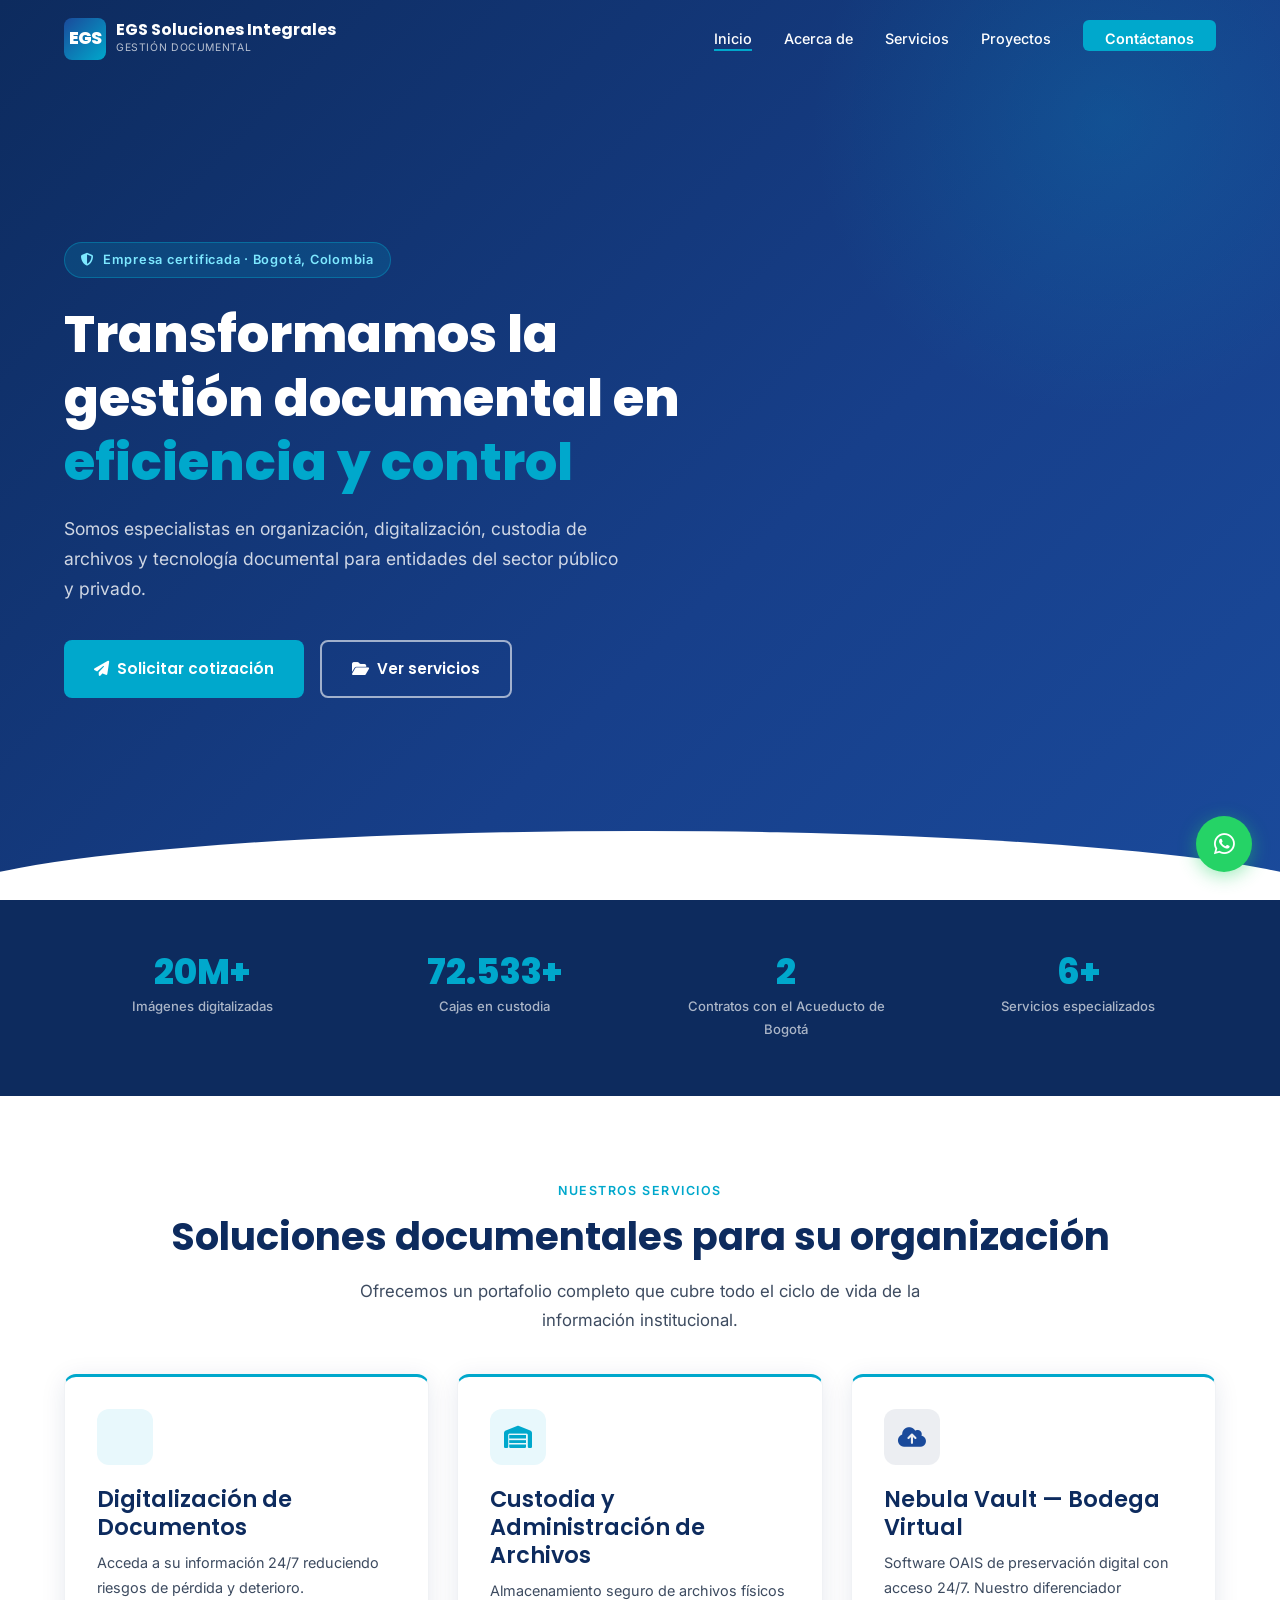
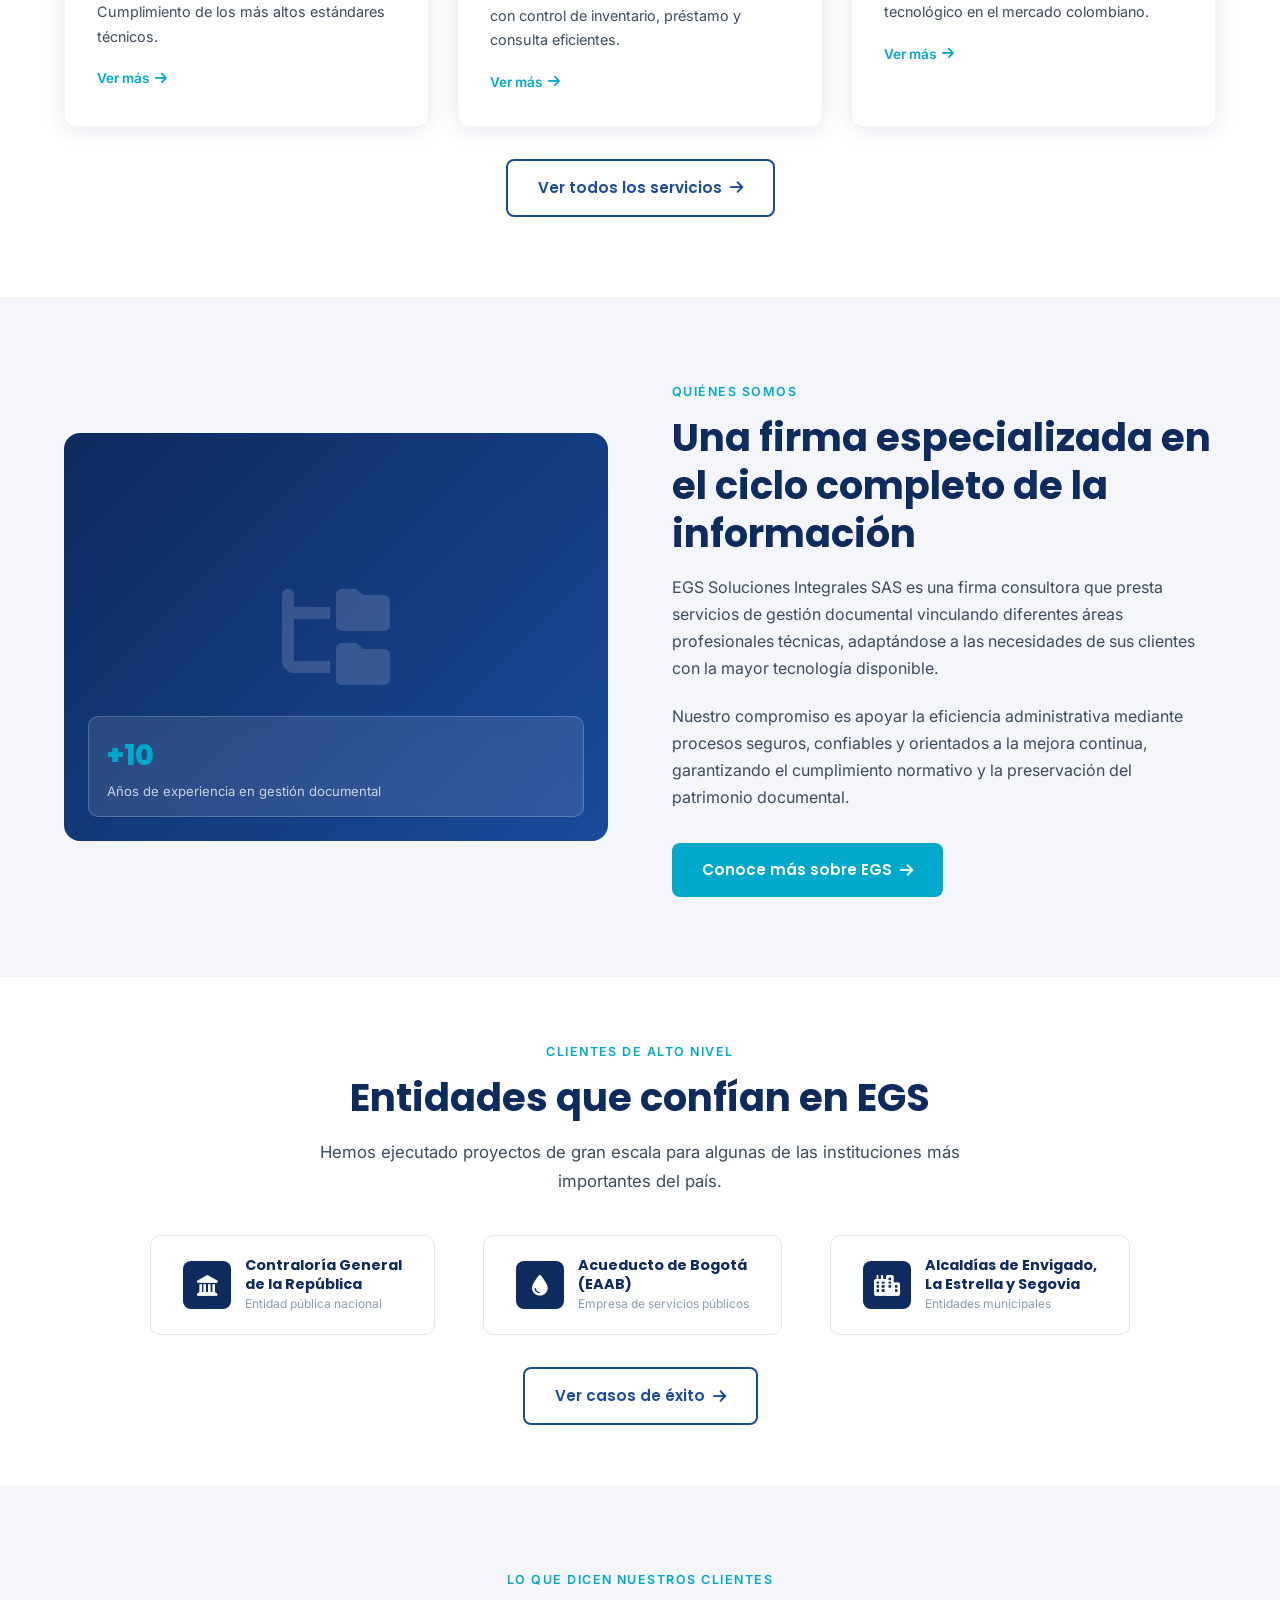
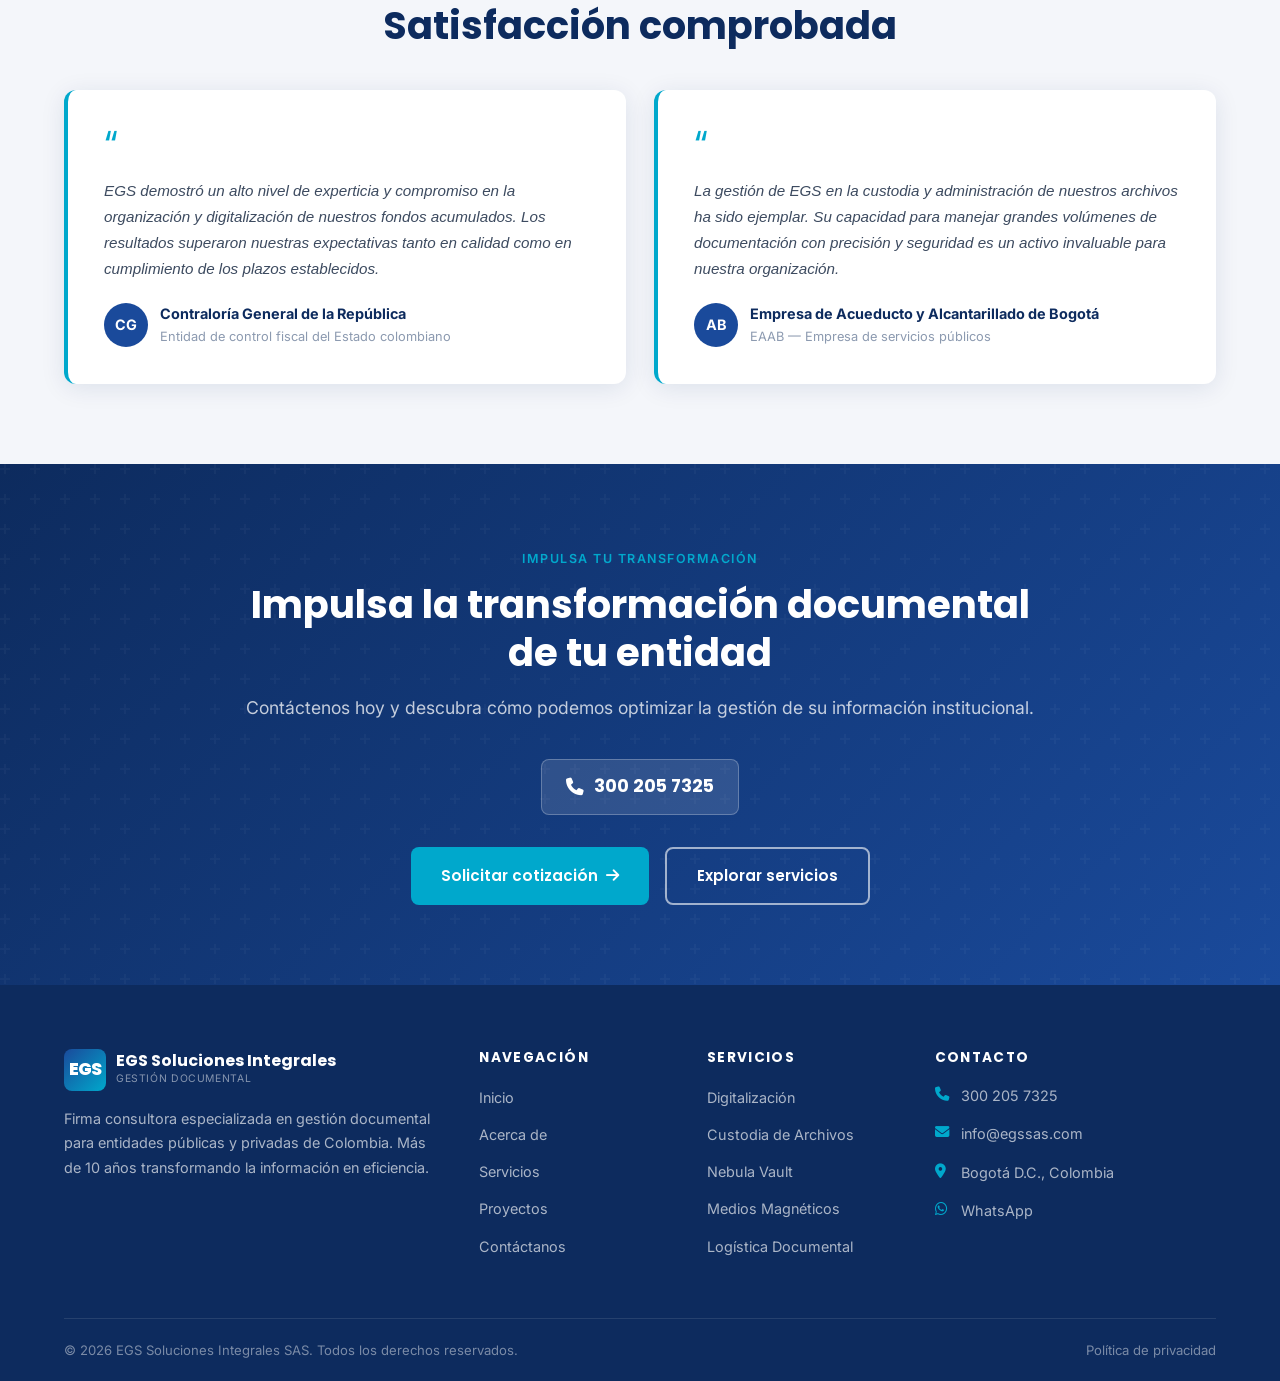
==== commit 0e071ff6: "Cambio de nombres por capital" ====
--- a/index.html
+++ b/index.html
@@ -6,7 +6,7 @@
   <title>EGS Soluciones Integrales | Gestión Documental Especializada en Colombia</title>
   <meta name="description" content="Transformamos la gestión documental en eficiencia y control. Ofrecemos digitalización, custodia, y software Nebula Vault para entidades públicas y privadas en Colombia.">
   <link rel="stylesheet" href="https://cdnjs.cloudflare.com/ajax/libs/font-awesome/6.5.0/css/all.min.css">
-  <link rel="stylesheet" href="CSS/style.css">
+  <link rel="stylesheet" href="css/style.css">
   <style>
     /* HERO INDEX */
     .hero {
@@ -575,6 +575,6 @@
     <span class="wa-tooltip">¿Quieres chatear con nosotros?</span>
   </a>
 
-  <script src="JS/script.js"></script>
+  <script src="js/script.js"></script>
 </body>
 </html>
--- a/css/style.css
+++ b/css/style.css
@@ -0,0 +1,548 @@
+/* ===================================================
+   EGS SOLUCIONES INTEGRALES - ESTILOS GLOBALES
+   Paleta: Azul corporativo profundo + Cyan acento + Grises
+   Tipografía: Inter (cuerpo) + Poppins (títulos)
+=================================================== */
+
+/* --- IMPORTACIONES --- */
+@import url('https://fonts.googleapis.com/css2?family=Poppins:wght@400;600;700;800&family=Inter:wght@400;500;600&display=swap');
+
+/* --- VARIABLES CSS --- */
+:root {
+  --azul-profundo:   #0D2B5E;
+  --azul-medio:      #1A4A9B;
+  --cyan-acento:     #00A8CC;
+  --cyan-claro:      #E8F8FC;
+  --blanco:          #FFFFFF;
+  --gris-claro:      #F4F6FA;
+  --gris-medio:      #8C9AB0;
+  --gris-oscuro:     #3D4B60;
+  --texto-principal: #1C2A3A;
+  --sombra-card:     0 4px 24px rgba(13,43,94,0.10);
+  --sombra-hover:    0 8px 36px rgba(13,43,94,0.18);
+  --radio-card:      12px;
+  --transicion:      all 0.3s ease;
+}
+
+/* --- RESET Y BASE --- */
+*, *::before, *::after { box-sizing: border-box; margin: 0; padding: 0; }
+
+html { scroll-behavior: smooth; font-size: 16px; }
+
+body {
+  font-family: 'Inter', sans-serif;
+  color: var(--texto-principal);
+  background: var(--blanco);
+  line-height: 1.7;
+  overflow-x: hidden;
+}
+
+img { max-width: 100%; height: auto; display: block; }
+a  { text-decoration: none; color: inherit; }
+ul { list-style: none; }
+
+/* --- TIPOGRAFÍA --- */
+h1, h2, h3, h4, h5 {
+  font-family: 'Poppins', sans-serif;
+  line-height: 1.25;
+  color: var(--azul-profundo);
+}
+h1 { font-size: clamp(2rem, 5vw, 3.2rem); font-weight: 800; }
+h2 { font-size: clamp(1.6rem, 3.5vw, 2.4rem); font-weight: 700; }
+h3 { font-size: clamp(1.1rem, 2.5vw, 1.4rem); font-weight: 600; }
+h4 { font-size: 1.05rem; font-weight: 600; }
+p  { font-size: 1rem; color: var(--gris-oscuro); }
+
+/* --- CONTENEDOR --- */
+.container {
+  width: 90%;
+  max-width: 1180px;
+  margin: 0 auto;
+}
+
+/* --- SECCIONES --- */
+section { padding: 80px 0; }
+.section-label {
+  display: inline-block;
+  font-size: 0.78rem;
+  font-weight: 600;
+  letter-spacing: 0.12em;
+  text-transform: uppercase;
+  color: var(--cyan-acento);
+  margin-bottom: 12px;
+}
+.section-title {
+  margin-bottom: 16px;
+}
+.section-intro {
+  max-width: 640px;
+  margin-bottom: 48px;
+  font-size: 1.05rem;
+}
+
+/* ===================================================
+   HEADER / NAVEGACIÓN
+=================================================== */
+#header {
+  position: fixed;
+  top: 0; left: 0; right: 0;
+  z-index: 1000;
+  padding: 18px 0;
+  transition: var(--transicion);
+}
+#header.scrolled {
+  background: var(--blanco);
+  box-shadow: 0 2px 18px rgba(13,43,94,0.12);
+  padding: 12px 0;
+}
+#header .container {
+  display: flex;
+  align-items: center;
+  justify-content: space-between;
+}
+
+/* Logo */
+.logo {
+  display: flex;
+  align-items: center;
+  gap: 10px;
+}
+.logo-icon {
+  width: 42px;
+  height: 42px;
+  background: linear-gradient(135deg, var(--azul-medio), var(--cyan-acento));
+  border-radius: 8px;
+  display: flex;
+  align-items: center;
+  justify-content: center;
+  font-family: 'Poppins', sans-serif;
+  font-weight: 800;
+  font-size: 1.1rem;
+  color: var(--blanco);
+  letter-spacing: -1px;
+  flex-shrink: 0;
+}
+.logo-text {
+  display: flex;
+  flex-direction: column;
+}
+.logo-text .logo-name {
+  font-family: 'Poppins', sans-serif;
+  font-weight: 700;
+  font-size: 1rem;
+  color: var(--azul-profundo);
+  line-height: 1.1;
+}
+#header.scrolled .logo-text .logo-name { color: var(--azul-profundo); }
+#header:not(.scrolled) .logo-text .logo-name { color: var(--blanco); }
+.logo-text .logo-sub {
+  font-size: 0.65rem;
+  color: var(--gris-medio);
+  letter-spacing: 0.06em;
+  text-transform: uppercase;
+}
+#header:not(.scrolled) .logo-text .logo-sub { color: rgba(255,255,255,0.7); }
+
+/* Navegación */
+.nav-menu {
+  display: flex;
+  align-items: center;
+  gap: 32px;
+}
+.nav-menu a {
+  font-size: 0.9rem;
+  font-weight: 500;
+  color: var(--blanco);
+  position: relative;
+  padding-bottom: 4px;
+  transition: var(--transicion);
+}
+#header.scrolled .nav-menu a { color: var(--gris-oscuro); }
+.nav-menu a::after {
+  content: '';
+  position: absolute;
+  bottom: 0; left: 0;
+  width: 0; height: 2px;
+  background: var(--cyan-acento);
+  transition: width 0.3s ease;
+}
+.nav-menu a:hover::after,
+.nav-menu a.active::after { width: 100%; }
+.nav-menu a:hover { color: var(--cyan-acento); }
+#header.scrolled .nav-menu a:hover { color: var(--cyan-acento); }
+
+.nav-cta {
+  background: var(--cyan-acento) !important;
+  color: var(--blanco) !important;
+  padding: 10px 22px;
+  border-radius: 6px;
+  font-weight: 600 !important;
+  transition: var(--transicion) !important;
+}
+.nav-cta:hover { background: var(--azul-medio) !important; transform: translateY(-1px); }
+.nav-cta::after { display: none !important; }
+
+/* Hamburguesa */
+.menu-toggle {
+  display: none;
+  flex-direction: column;
+  gap: 5px;
+  cursor: pointer;
+  background: none;
+  border: none;
+  padding: 4px;
+}
+.menu-toggle span {
+  display: block;
+  width: 26px;
+  height: 2px;
+  background: var(--blanco);
+  border-radius: 2px;
+  transition: var(--transicion);
+}
+#header.scrolled .menu-toggle span { background: var(--azul-profundo); }
+.menu-toggle.open span:nth-child(1) { transform: translateY(7px) rotate(45deg); }
+.menu-toggle.open span:nth-child(2) { opacity: 0; }
+.menu-toggle.open span:nth-child(3) { transform: translateY(-7px) rotate(-45deg); }
+
+/* ===================================================
+   BOTONES
+=================================================== */
+.btn {
+  display: inline-flex;
+  align-items: center;
+  gap: 8px;
+  padding: 14px 30px;
+  border-radius: 8px;
+  font-family: 'Poppins', sans-serif;
+  font-weight: 600;
+  font-size: 0.95rem;
+  cursor: pointer;
+  border: none;
+  transition: var(--transicion);
+}
+.btn-primary {
+  background: var(--cyan-acento);
+  color: var(--blanco);
+}
+.btn-primary:hover { background: var(--azul-medio); transform: translateY(-2px); box-shadow: 0 6px 20px rgba(0,168,204,0.35); }
+.btn-secondary {
+  background: transparent;
+  color: var(--blanco);
+  border: 2px solid rgba(255,255,255,0.6);
+}
+.btn-secondary:hover { background: rgba(255,255,255,0.1); border-color: var(--blanco); }
+.btn-outline {
+  background: transparent;
+  color: var(--azul-medio);
+  border: 2px solid var(--azul-medio);
+}
+.btn-outline:hover { background: var(--azul-medio); color: var(--blanco); }
+
+/* ===================================================
+   CARDS
+=================================================== */
+.card {
+  background: var(--blanco);
+  border-radius: var(--radio-card);
+  box-shadow: var(--sombra-card);
+  padding: 32px;
+  transition: var(--transicion);
+  border: 1px solid rgba(13,43,94,0.06);
+}
+.card:hover {
+  transform: translateY(-4px);
+  box-shadow: var(--sombra-hover);
+}
+.card-icon {
+  width: 56px; height: 56px;
+  border-radius: 12px;
+  background: var(--cyan-claro);
+  display: flex;
+  align-items: center;
+  justify-content: center;
+  font-size: 1.4rem;
+  color: var(--cyan-acento);
+  margin-bottom: 20px;
+}
+
+/* ===================================================
+   GRIDS
+=================================================== */
+.grid-3 { display: grid; grid-template-columns: repeat(3, 1fr); gap: 28px; }
+.grid-2 { display: grid; grid-template-columns: repeat(2, 1fr); gap: 28px; }
+.grid-4 { display: grid; grid-template-columns: repeat(4, 1fr); gap: 24px; }
+
+/* ===================================================
+   FONDOS DE SECCIÓN
+=================================================== */
+.bg-gris  { background: var(--gris-claro); }
+.bg-azul  { background: var(--azul-profundo); }
+.bg-degradado {
+  background: linear-gradient(135deg, var(--azul-profundo) 0%, var(--azul-medio) 100%);
+}
+.bg-azul h2, .bg-azul h3, .bg-azul p,
+.bg-degradado h2, .bg-degradado h3, .bg-degradado p { color: var(--blanco); }
+.bg-azul .section-label, .bg-degradado .section-label { color: var(--cyan-acento); }
+
+/* ===================================================
+   HERO GENÉRICO (páginas internas)
+=================================================== */
+.page-hero {
+  padding: 140px 0 72px;
+  background: linear-gradient(135deg, var(--azul-profundo) 0%, var(--azul-medio) 100%);
+  position: relative;
+  overflow: hidden;
+}
+.page-hero::after {
+  content: '';
+  position: absolute;
+  bottom: -2px; left: 0; right: 0;
+  height: 60px;
+  background: var(--blanco);
+  clip-path: ellipse(55% 100% at 50% 100%);
+}
+.page-hero h1, .page-hero p { color: var(--blanco); }
+.page-hero p { color: rgba(255,255,255,0.8); font-size: 1.1rem; max-width: 600px; }
+.breadcrumb {
+  display: flex;
+  align-items: center;
+  gap: 8px;
+  font-size: 0.85rem;
+  color: rgba(255,255,255,0.6);
+  margin-bottom: 20px;
+}
+.breadcrumb a { color: rgba(255,255,255,0.6); transition: color 0.2s; }
+.breadcrumb a:hover { color: var(--cyan-acento); }
+.breadcrumb i { font-size: 0.65rem; }
+
+/* ===================================================
+   FOOTER
+=================================================== */
+footer {
+  background: var(--azul-profundo);
+  color: rgba(255,255,255,0.75);
+  padding: 64px 0 0;
+}
+.footer-grid {
+  display: grid;
+  grid-template-columns: 2fr 1fr 1fr 1.5fr;
+  gap: 40px;
+  padding-bottom: 48px;
+}
+.footer-brand .logo-name { color: var(--blanco) !important; }
+.footer-brand .logo-sub  { color: rgba(255,255,255,0.5) !important; }
+.footer-brand p {
+  margin-top: 16px;
+  font-size: 0.9rem;
+  color: rgba(255,255,255,0.65);
+  line-height: 1.7;
+}
+.footer-col h5 {
+  font-family: 'Poppins', sans-serif;
+  font-size: 0.85rem;
+  font-weight: 700;
+  letter-spacing: 0.1em;
+  text-transform: uppercase;
+  color: var(--blanco);
+  margin-bottom: 18px;
+}
+.footer-col ul li { margin-bottom: 10px; }
+.footer-col ul a {
+  font-size: 0.9rem;
+  color: rgba(255,255,255,0.65);
+  transition: color 0.2s;
+}
+.footer-col ul a:hover { color: var(--cyan-acento); }
+.footer-contact-item {
+  display: flex;
+  align-items: flex-start;
+  gap: 10px;
+  margin-bottom: 14px;
+  font-size: 0.9rem;
+  color: rgba(255,255,255,0.65);
+}
+.footer-contact-item i {
+  color: var(--cyan-acento);
+  margin-top: 3px;
+  width: 16px;
+  flex-shrink: 0;
+}
+.footer-contact-item a { color: rgba(255,255,255,0.65); transition: color 0.2s; }
+.footer-contact-item a:hover { color: var(--cyan-acento); }
+
+.footer-bottom {
+  border-top: 1px solid rgba(255,255,255,0.1);
+  padding: 20px 0;
+  display: flex;
+  align-items: center;
+  justify-content: space-between;
+  font-size: 0.82rem;
+  color: rgba(255,255,255,0.45);
+}
+.footer-bottom a { color: rgba(255,255,255,0.45); transition: color 0.2s; }
+.footer-bottom a:hover { color: var(--cyan-acento); }
+
+/* ===================================================
+   BOTÓN FLOTANTE WHATSAPP
+=================================================== */
+.whatsapp-float {
+  position: fixed;
+  bottom: 28px;
+  right: 28px;
+  z-index: 999;
+  background: #25D366;
+  color: var(--blanco);
+  width: 56px; height: 56px;
+  border-radius: 50%;
+  display: flex;
+  align-items: center;
+  justify-content: center;
+  font-size: 1.5rem;
+  box-shadow: 0 4px 18px rgba(37,211,102,0.45);
+  transition: var(--transicion);
+}
+.whatsapp-float:hover { transform: scale(1.12); box-shadow: 0 6px 24px rgba(37,211,102,0.55); }
+.whatsapp-float .wa-tooltip {
+  position: absolute;
+  right: 68px;
+  background: var(--texto-principal);
+  color: var(--blanco);
+  font-size: 0.8rem;
+  font-family: 'Inter', sans-serif;
+  padding: 6px 12px;
+  border-radius: 6px;
+  white-space: nowrap;
+  opacity: 0;
+  pointer-events: none;
+  transition: opacity 0.25s;
+}
+.whatsapp-float:hover .wa-tooltip { opacity: 1; }
+
+/* ===================================================
+   FORMULARIO DE CONTACTO
+=================================================== */
+.form-group {
+  margin-bottom: 20px;
+}
+.form-group label {
+  display: block;
+  font-size: 0.88rem;
+  font-weight: 600;
+  color: var(--azul-profundo);
+  margin-bottom: 6px;
+}
+.form-group input,
+.form-group textarea,
+.form-group select {
+  width: 100%;
+  padding: 12px 16px;
+  border: 1.5px solid #D1D9E6;
+  border-radius: 8px;
+  font-family: 'Inter', sans-serif;
+  font-size: 0.95rem;
+  color: var(--texto-principal);
+  background: var(--blanco);
+  transition: border-color 0.25s, box-shadow 0.25s;
+  outline: none;
+}
+.form-group input:focus,
+.form-group textarea:focus,
+.form-group select:focus {
+  border-color: var(--cyan-acento);
+  box-shadow: 0 0 0 3px rgba(0,168,204,0.12);
+}
+.form-group textarea { resize: vertical; min-height: 130px; }
+
+/* ===================================================
+   BADGE / ETIQUETAS
+=================================================== */
+.badge {
+  display: inline-flex;
+  align-items: center;
+  gap: 6px;
+  padding: 5px 14px;
+  border-radius: 20px;
+  font-size: 0.78rem;
+  font-weight: 600;
+}
+.badge-cyan  { background: var(--cyan-claro); color: var(--cyan-acento); }
+.badge-azul  { background: rgba(26,74,155,0.1); color: var(--azul-medio); }
+
+/* ===================================================
+   UTILIDADES
+=================================================== */
+.text-center { text-align: center; }
+.text-white  { color: var(--blanco) !important; }
+.mb-8  { margin-bottom: 8px; }
+.mb-16 { margin-bottom: 16px; }
+.mb-24 { margin-bottom: 24px; }
+.mb-40 { margin-bottom: 40px; }
+.mt-8  { margin-top: 8px; }
+.mt-16 { margin-top: 16px; }
+.mt-32 { margin-top: 32px; }
+.mt-48 { margin-top: 48px; }
+.gap-16 { gap: 16px; }
+
+/* Animaciones on-scroll */
+.reveal {
+  opacity: 0;
+  transform: translateY(28px);
+  transition: opacity 0.6s ease, transform 0.6s ease;
+}
+.reveal.visible {
+  opacity: 1;
+  transform: translateY(0);
+}
+.reveal-delay-1 { transition-delay: 0.1s; }
+.reveal-delay-2 { transition-delay: 0.2s; }
+.reveal-delay-3 { transition-delay: 0.3s; }
+.reveal-delay-4 { transition-delay: 0.4s; }
+
+/* ===================================================
+   RESPONSIVE
+=================================================== */
+@media (max-width: 1024px) {
+  .grid-3 { grid-template-columns: repeat(2, 1fr); }
+  .grid-4 { grid-template-columns: repeat(2, 1fr); }
+  .footer-grid { grid-template-columns: 1fr 1fr; gap: 32px; }
+}
+
+@media (max-width: 768px) {
+  section { padding: 60px 0; }
+  .container { width: 92%; }
+
+  /* Menú móvil */
+  .menu-toggle { display: flex; }
+  .nav-menu {
+    display: none;
+    flex-direction: column;
+    position: absolute;
+    top: 100%;
+    left: 0; right: 0;
+    background: var(--blanco);
+    padding: 20px 24px 28px;
+    gap: 18px;
+    box-shadow: 0 8px 24px rgba(13,43,94,0.12);
+  }
+  .nav-menu.open { display: flex; }
+  .nav-menu a { color: var(--gris-oscuro); font-size: 1rem; }
+  .nav-menu a:hover { color: var(--cyan-acento); }
+  .nav-cta { width: 100%; justify-content: center; }
+
+  .grid-3,
+  .grid-2,
+  .grid-4 { grid-template-columns: 1fr; }
+  .footer-grid { grid-template-columns: 1fr; gap: 28px; }
+  .footer-bottom { flex-direction: column; gap: 8px; text-align: center; }
+  h1 { font-size: 2rem; }
+}
+
+@media (max-width: 480px) {
+  .btn { padding: 12px 22px; font-size: 0.9rem; }
+}
+
+/* Accesibilidad: motion reducido */
+@media (prefers-reduced-motion: reduce) {
+  *, *::before, *::after { transition-duration: 0.01ms !important; animation-duration: 0.01ms !important; }
+}
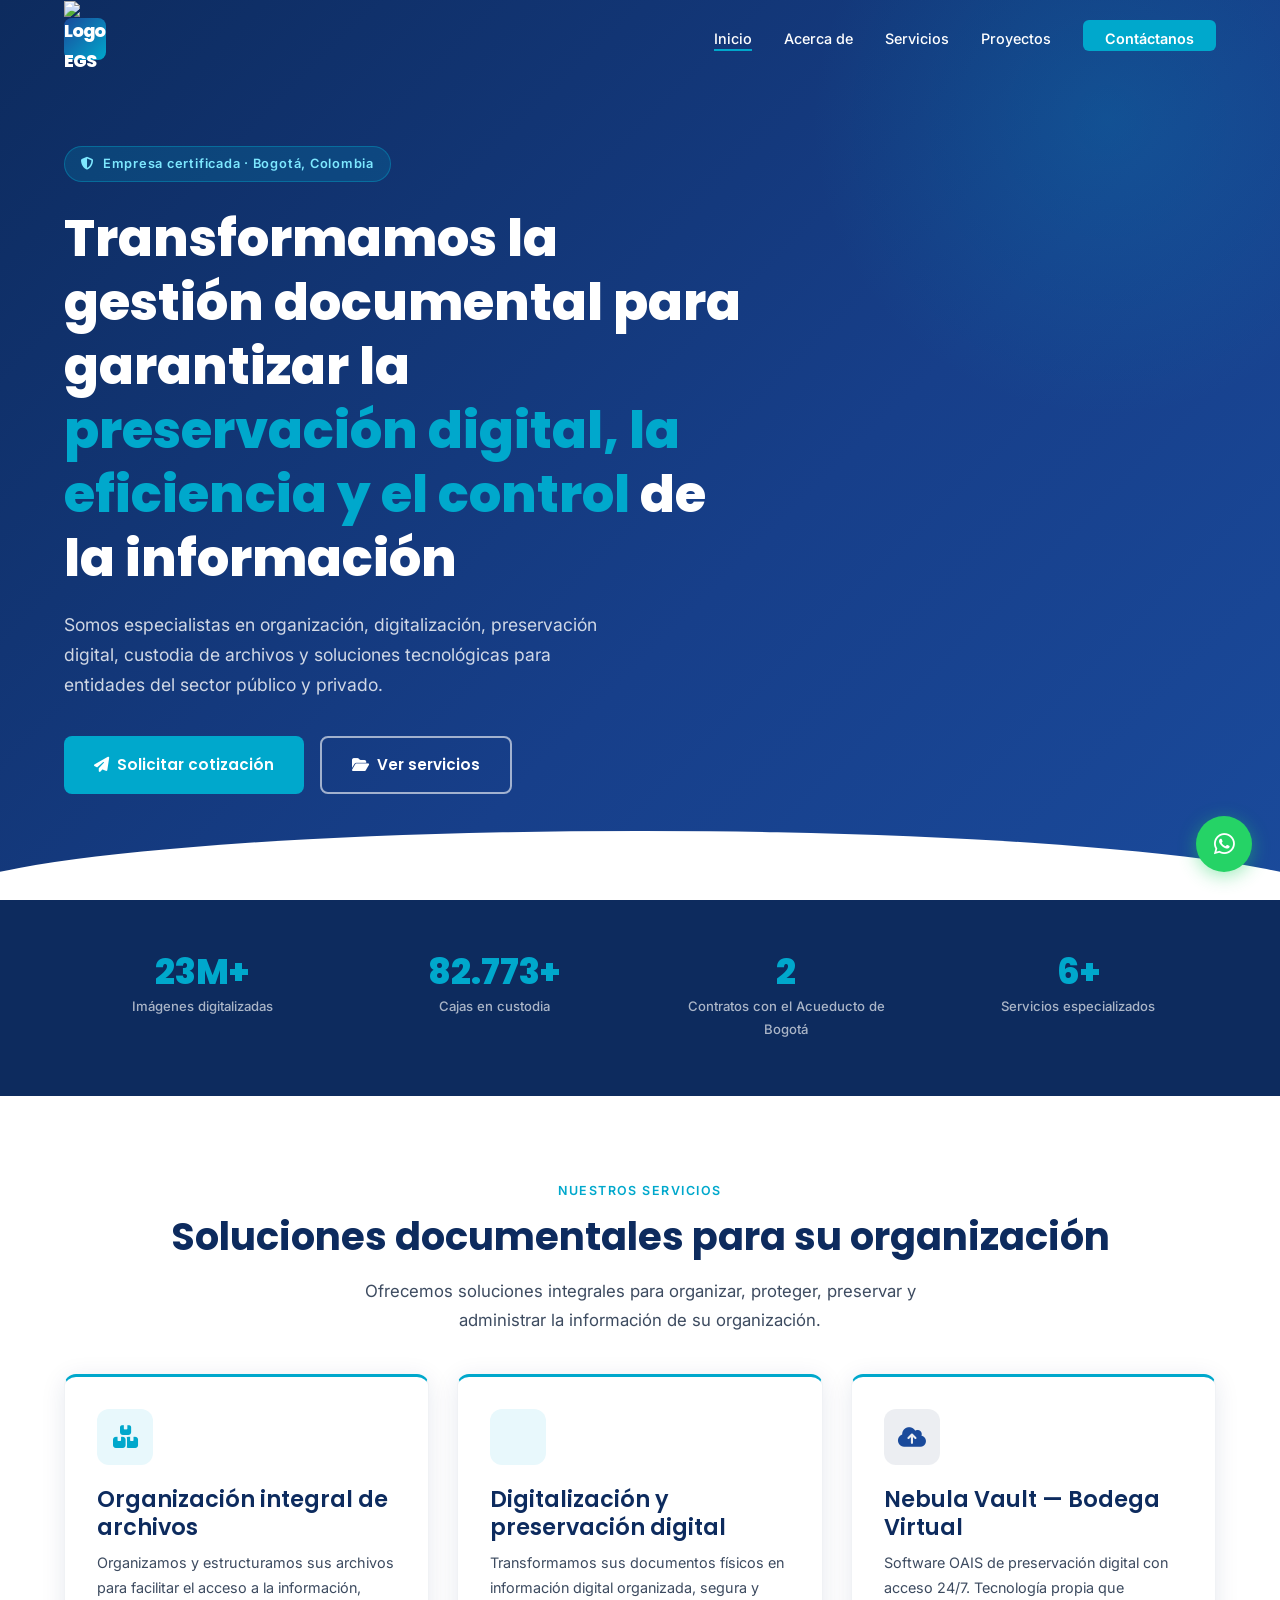
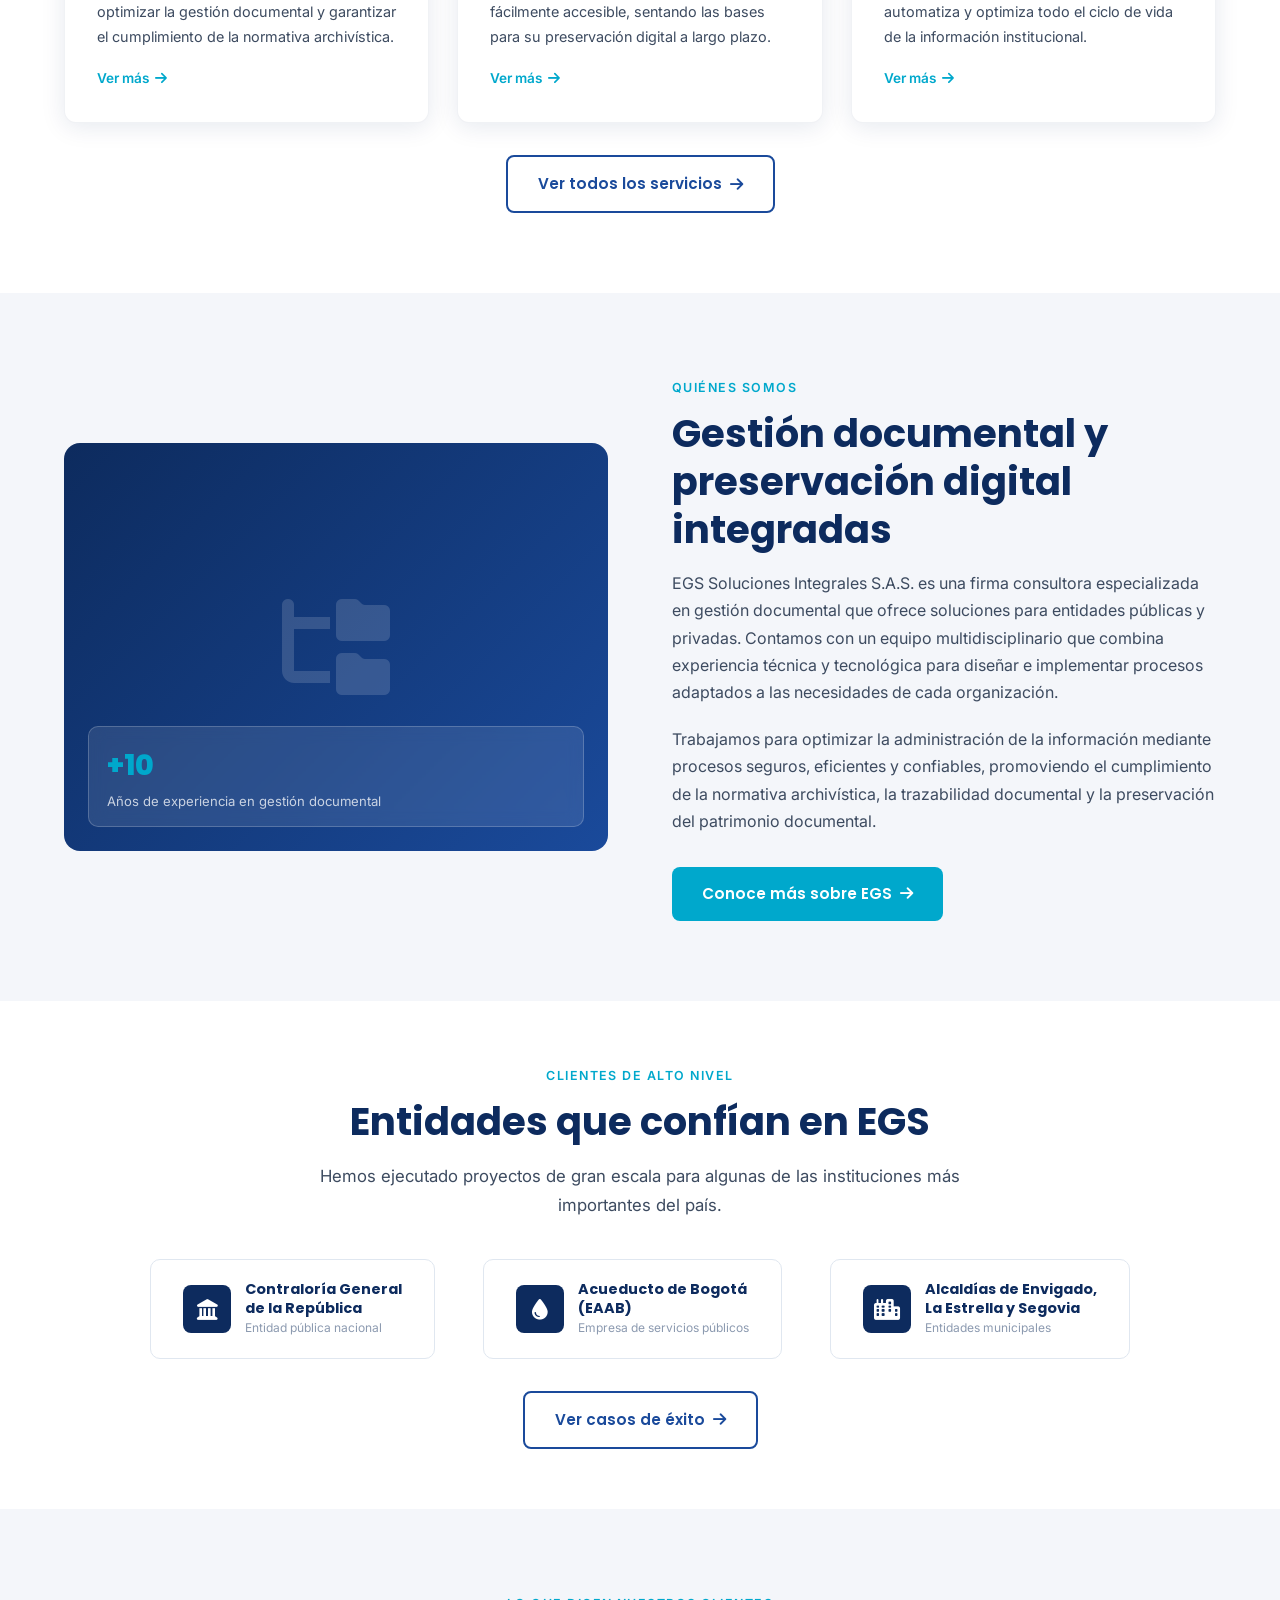
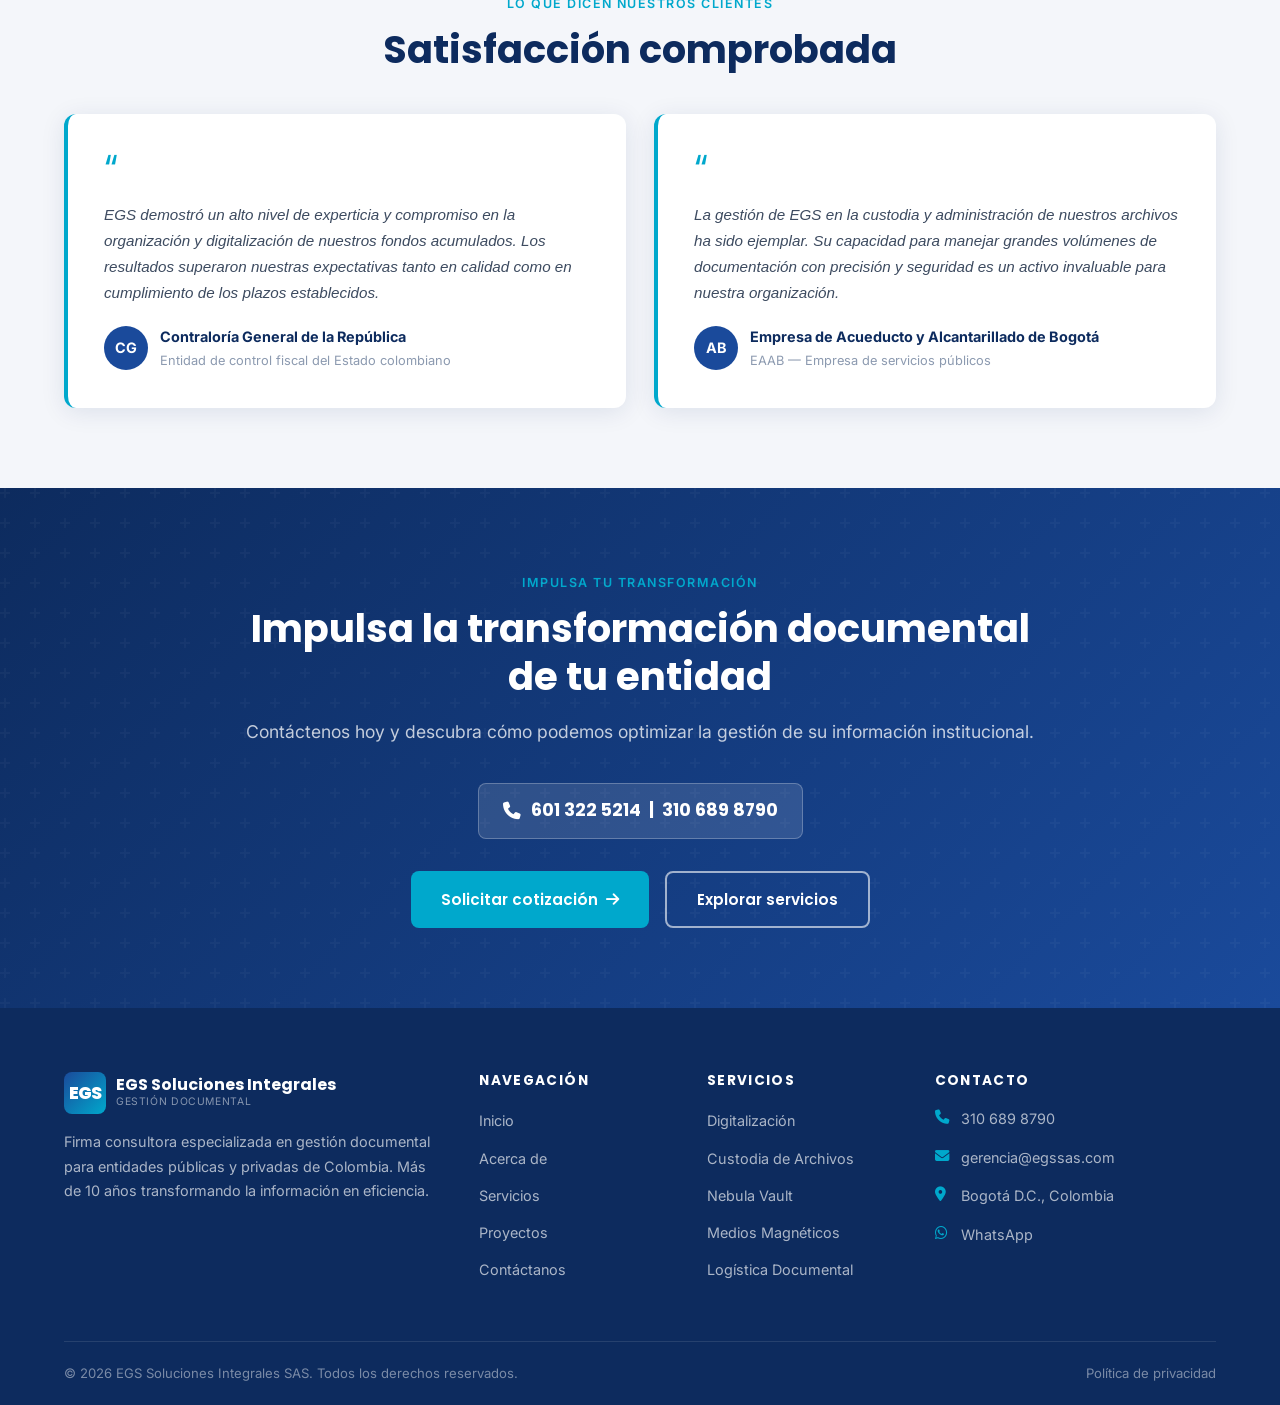
==== commit 456d56f1: "Revise header and footer content in index.html Updated logo, text content, and contact information i" ====
--- a/index.html
+++ b/index.html
@@ -294,10 +294,10 @@
   <header id="header">
     <div class="container">
       <a href="index.html" class="logo">
-        <div class="logo-icon">EGS</div>
-        <div class="logo-text">
-          <span class="logo-name">EGS Soluciones Integrales</span>
-          <span class="logo-sub">Gestión Documental</span>
+        <div class="logo-container">
+            <div class="logo-icon">
+                <img src="https://raw.githubusercontent.com//centricasolucionesdiseno-ux/egs/main/Imagen/egs-logo.png" alt="Logo EGS" class="logo-img">
+            </div>
         </div>
       </a>
       <nav>
@@ -325,8 +325,8 @@
             <i class="fas fa-shield-halved"></i>
             Empresa certificada · Bogotá, Colombia
           </div>
-          <h1>Transformamos la gestión documental en <span>eficiencia y control</span></h1>
-          <p class="hero-desc">Somos especialistas en organización, digitalización, custodia de archivos y tecnología documental para entidades del sector público y privado.</p>
+          <h1>Transformamos la gestión documental para garantizar la <span>preservación digital, la eficiencia y el control</span> de la información</h1>
+          <p class="hero-desc">Somos especialistas en organización, digitalización, preservación digital, custodia de archivos y soluciones tecnológicas para entidades del sector público y privado.</p>
           <div class="hero-actions">
             <a href="contacto.html" class="btn btn-primary">
               <i class="fas fa-paper-plane"></i> Solicitar cotización
@@ -369,25 +369,25 @@
         <div class="text-center mb-40">
           <span class="section-label">Nuestros servicios</span>
           <h2 class="section-title">Soluciones documentales para su organización</h2>
-          <p class="section-intro" style="margin:0 auto;">Ofrecemos un portafolio completo que cubre todo el ciclo de vida de la información institucional.</p>
+          <p class="section-intro" style="margin:0 auto;">Ofrecemos soluciones integrales para organizar, proteger, preservar y administrar la información de su organización.</p>
         </div>
         <div class="grid-3">
-          <a href="servicios.html#digitalizacion" class="service-card-home reveal">
-            <div class="card-icon"><i class="fas fa-scanner-image"></i></div>
-            <h3>Digitalización de Documentos</h3>
-            <p>Acceda a su información 24/7 reduciendo riesgos de pérdida y deterioro. Cumplimiento de los más altos estándares técnicos.</p>
+          <a href="servicios.html#organizacion" class="service-card-home reveal">
+            <div class="card-icon"><i class="fas fa-boxes-stacked"></i></div>
+            <h3>Organización integral de archivos</h3>
+            <p>Organizamos y estructuramos sus archivos para facilitar el acceso a la información, optimizar la gestión documental y garantizar el cumplimiento de la normativa archivística.</p>
             <span class="link-arrow">Ver más <i class="fas fa-arrow-right"></i></span>
           </a>
-          <a href="servicios.html#custodia" class="service-card-home reveal reveal-delay-1">
-            <div class="card-icon"><i class="fas fa-warehouse"></i></div>
-            <h3>Custodia y Administración de Archivos</h3>
-            <p>Almacenamiento seguro de archivos físicos con control de inventario, préstamo y consulta eficientes.</p>
+          <a href="servicios.html#digitalizacion" class="service-card-home reveal reveal-delay-1">
+            <div class="card-icon"><i class="fas fa-scanner-image"></i></div>
+            <h3>Digitalización y preservación digital</h3>
+            <p>Transformamos sus documentos físicos en información digital organizada, segura y fácilmente accesible, sentando las bases para su preservación digital a largo plazo.</p>
             <span class="link-arrow">Ver más <i class="fas fa-arrow-right"></i></span>
           </a>
           <a href="servicios.html#nebula" class="service-card-home reveal reveal-delay-2">
             <div class="card-icon" style="background:rgba(13,43,94,0.08);"><i class="fas fa-cloud-arrow-up" style="color:var(--azul-medio);"></i></div>
             <h3>Nebula Vault — Bodega Virtual</h3>
-            <p>Software OAIS de preservación digital con acceso 24/7. Nuestro diferenciador tecnológico en el mercado colombiano.</p>
+            <p>Software OAIS de preservación digital con acceso 24/7. Tecnología propia que automatiza y optimiza todo el ciclo de vida de la información institucional.</p>
             <span class="link-arrow">Ver más <i class="fas fa-arrow-right"></i></span>
           </a>
         </div>
@@ -410,9 +410,9 @@
           </div>
           <div class="reveal reveal-delay-1">
             <span class="section-label">Quiénes somos</span>
-            <h2 class="section-title">Una firma especializada en el ciclo completo de la información</h2>
-            <p style="margin-bottom:20px;">EGS Soluciones Integrales SAS es una firma consultora que presta servicios de gestión documental vinculando diferentes áreas profesionales técnicas, adaptándose a las necesidades de sus clientes con la mayor tecnología disponible.</p>
-            <p style="margin-bottom:32px;">Nuestro compromiso es apoyar la eficiencia administrativa mediante procesos seguros, confiables y orientados a la mejora continua, garantizando el cumplimiento normativo y la preservación del patrimonio documental.</p>
+            <h2 class="section-title">Gestión documental y preservación digital integradas</h2>
+            <p style="margin-bottom:20px;">EGS Soluciones Integrales S.A.S. es una firma consultora especializada en gestión documental que ofrece soluciones para entidades públicas y privadas. Contamos con un equipo multidisciplinario que combina experiencia técnica y tecnológica para diseñar e implementar procesos adaptados a las necesidades de cada organización.</p>
+            <p style="margin-bottom:32px;">Trabajamos para optimizar la administración de la información mediante procesos seguros, eficientes y confiables, promoviendo el cumplimiento de la normativa archivística, la trazabilidad documental y la preservación del patrimonio documental.</p>
             <a href="acerca-de.html" class="btn btn-primary">Conoce más sobre EGS <i class="fas fa-arrow-right"></i></a>
           </div>
         </div>
@@ -496,8 +496,8 @@
         <span class="section-label" style="color:var(--cyan-acento);">Impulsa tu transformación</span>
         <h2>Impulsa la transformación documental<br>de tu entidad</h2>
         <p>Contáctenos hoy y descubra cómo podemos optimizar la gestión de su información institucional.</p>
-        <a href="tel:+573002057325" class="cta-phone">
-          <i class="fas fa-phone"></i> 300 205 7325
+        <a href="tel:+576013225214" class="cta-phone">
+          <i class="fas fa-phone"></i> 601 322 5214 &nbsp;|&nbsp; 310 689 8790
         </a>
         <div class="cta-actions">
           <a href="contacto.html" class="btn btn-primary">Solicitar cotización <i class="fas fa-arrow-right"></i></a>
@@ -546,11 +546,11 @@
           <h5>Contacto</h5>
           <div class="footer-contact-item">
             <i class="fas fa-phone"></i>
-            <a href="tel:+573002057325">300 205 7325</a>
+            <a href="tel:+573106898790">310 689 8790</a>
           </div>
           <div class="footer-contact-item">
             <i class="fas fa-envelope"></i>
-            <a href="mailto:info@egssas.com">info@egssas.com</a>
+            <a href="mailto:gerencia@egssas.com">gerencia@egssas.com</a>
           </div>
           <div class="footer-contact-item">
             <i class="fas fa-location-dot"></i>
@@ -558,7 +558,7 @@
           </div>
           <div class="footer-contact-item">
             <i class="fab fa-whatsapp"></i>
-            <a href="https://wa.me/573002057325" target="_blank" rel="noopener">WhatsApp</a>
+            <a href="https://wa.me/573106898790" target="_blank" rel="noopener">WhatsApp</a>
           </div>
         </div>
       </div>
@@ -570,7 +570,7 @@
   </footer>
 
   <!-- BOTÓN FLOTANTE WHATSAPP -->
-  <a href="https://wa.me/573002057325" class="whatsapp-float" target="_blank" rel="noopener" aria-label="Chatear por WhatsApp">
+  <a href="https://wa.me/573106898790" class="whatsapp-float" target="_blank" rel="noopener" aria-label="Chatear por WhatsApp">
     <i class="fab fa-whatsapp"></i>
     <span class="wa-tooltip">¿Quieres chatear con nosotros?</span>
   </a>
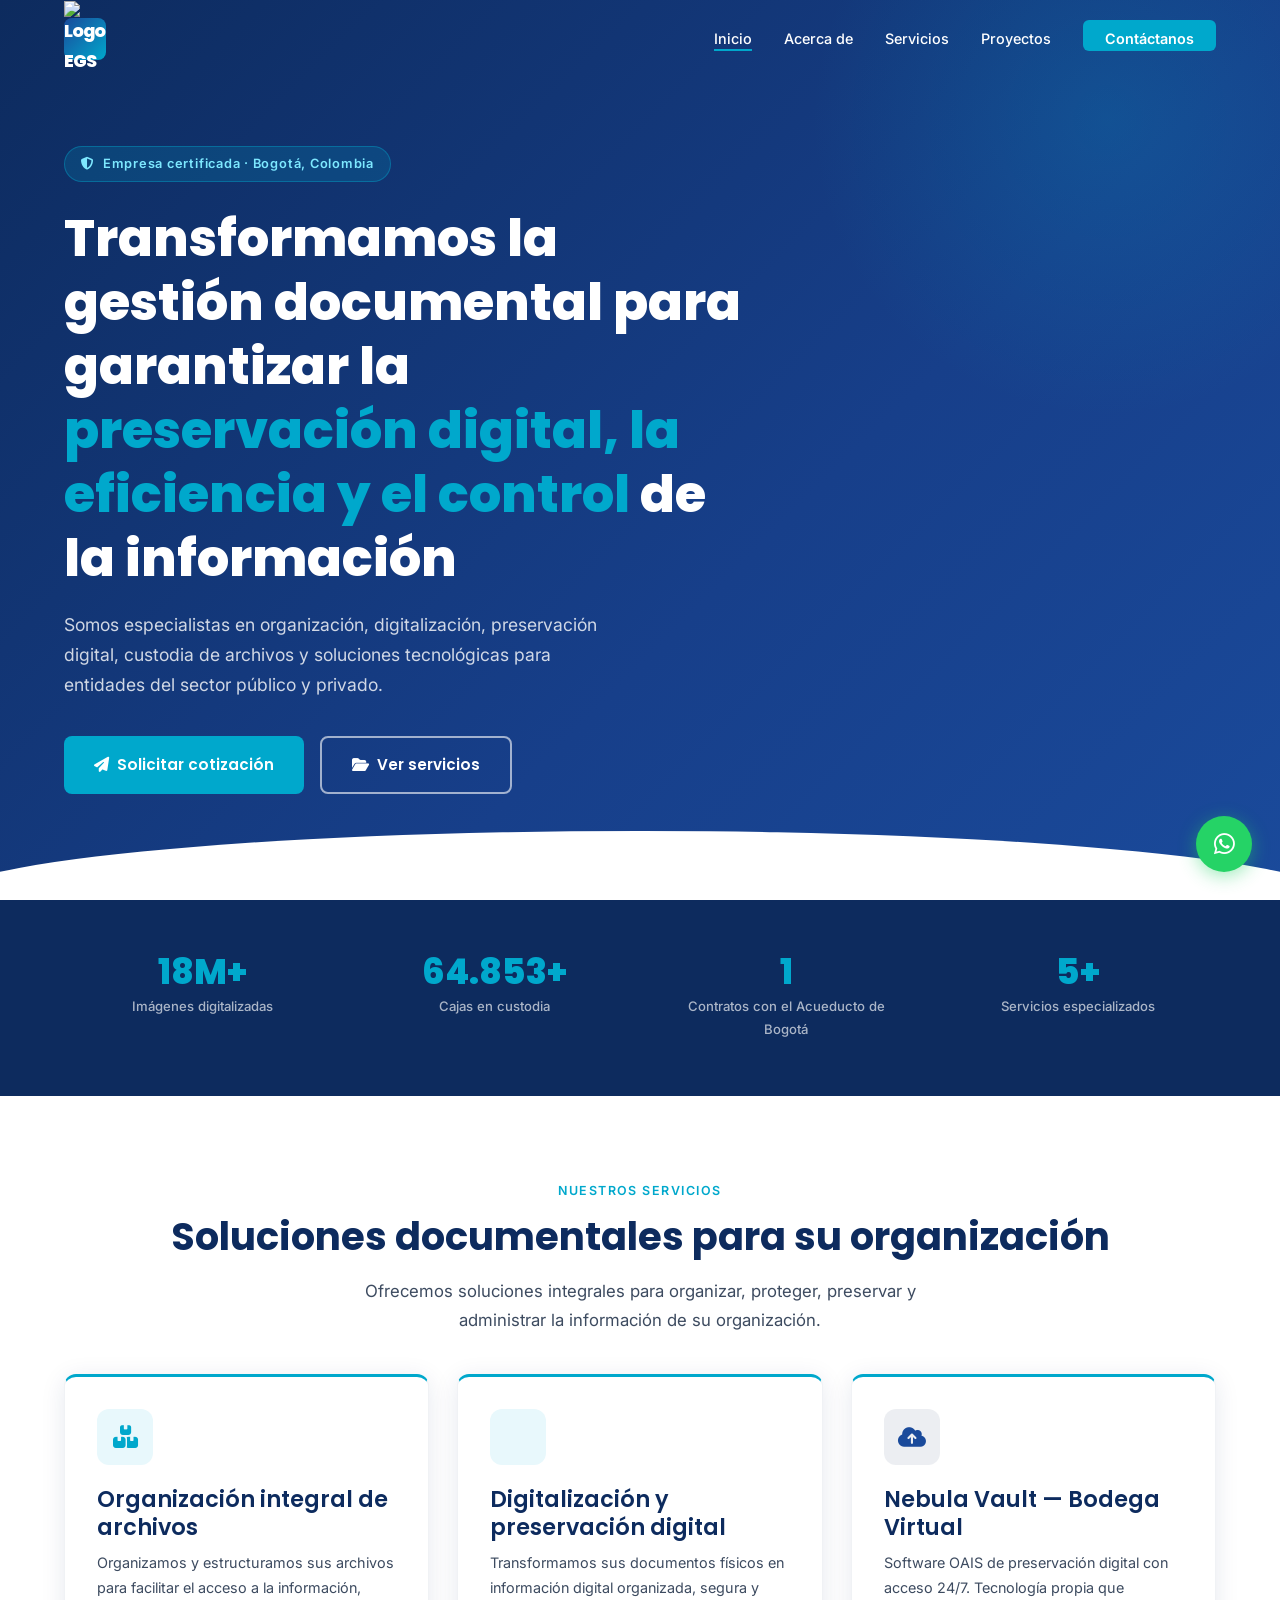
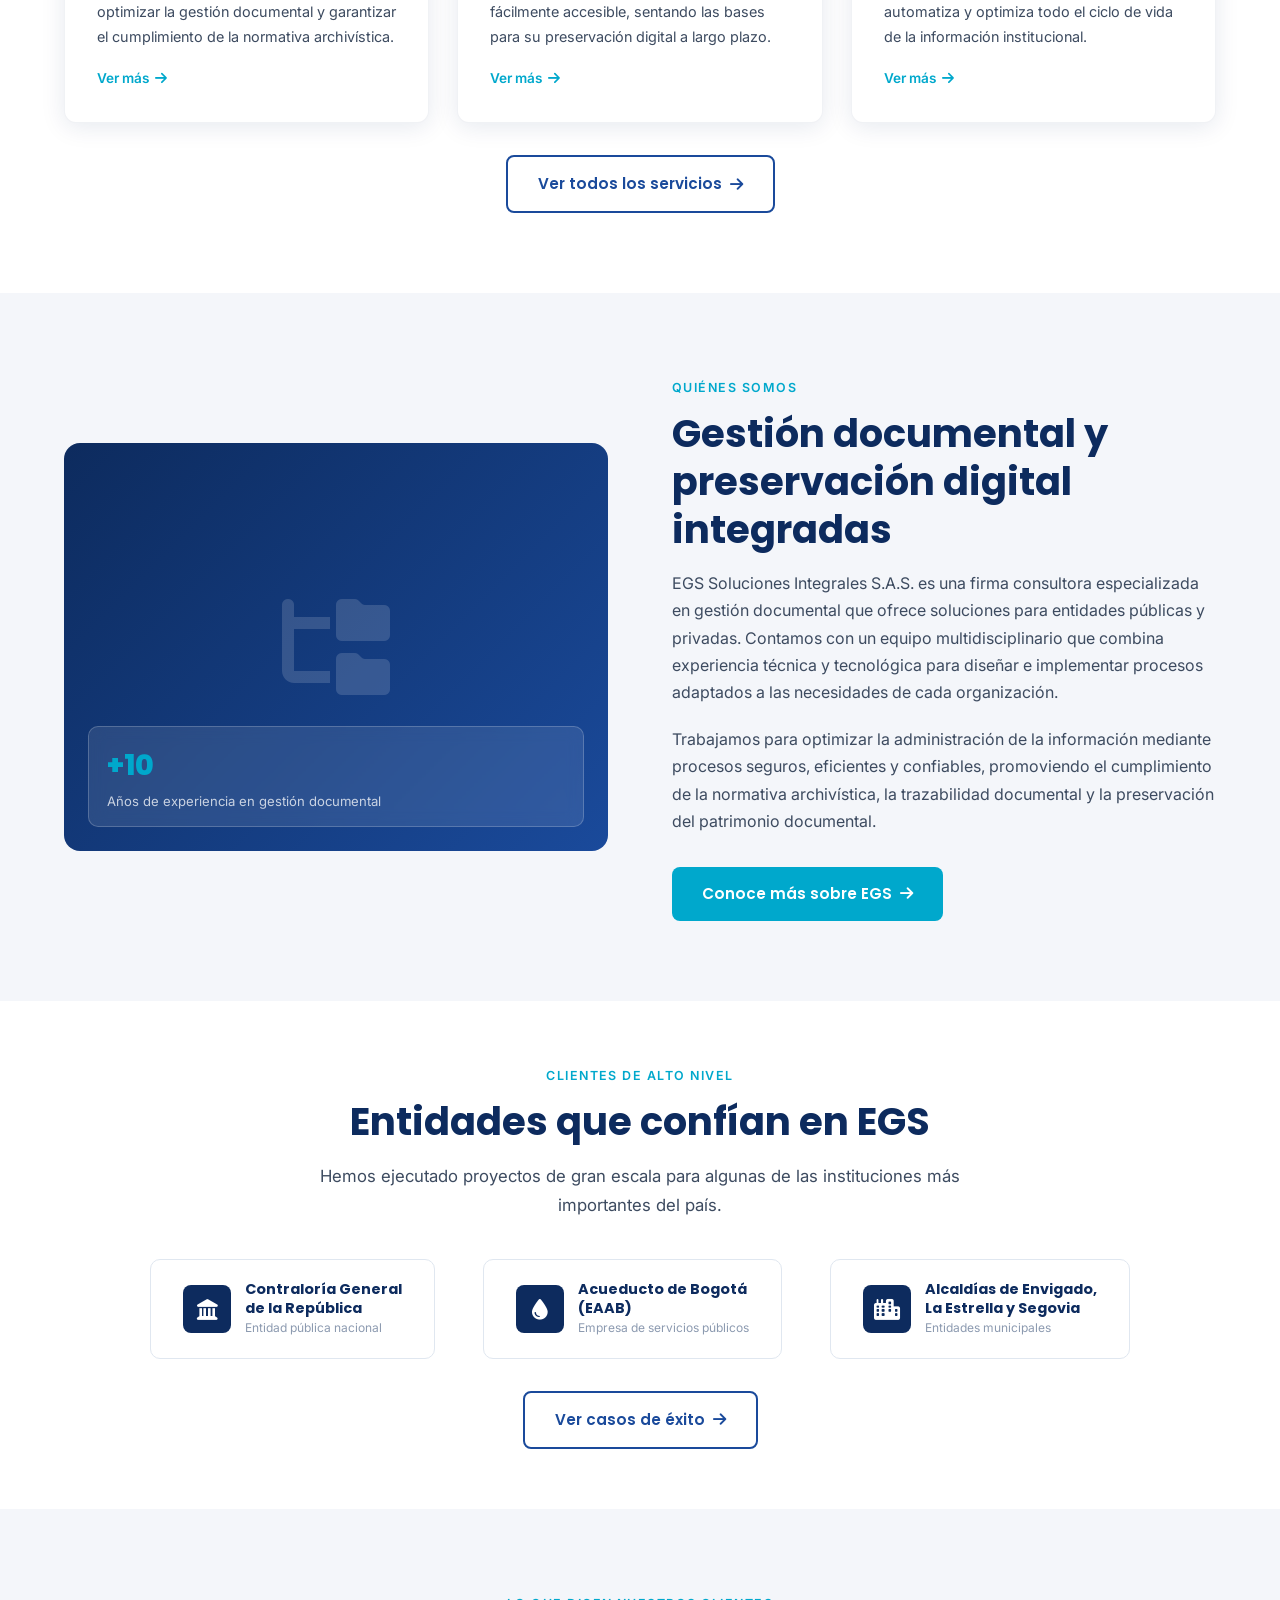
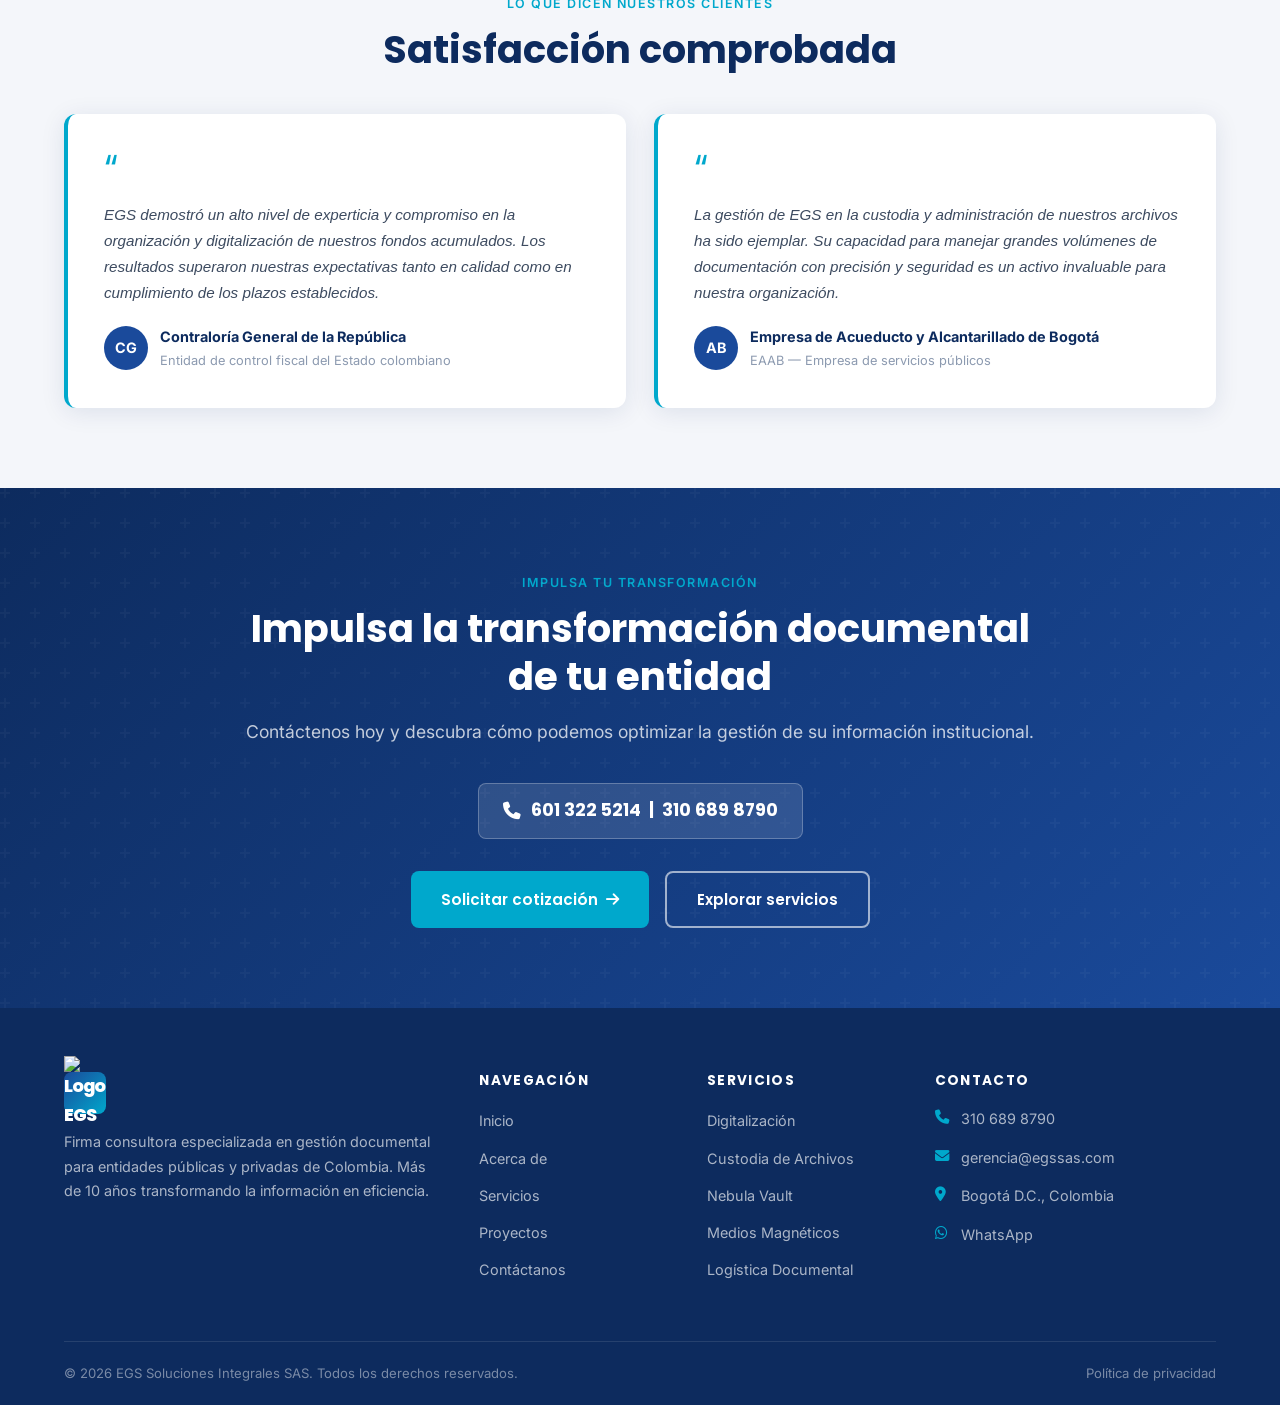
==== commit ed35fac8: "Update footer logo to use an image Replaced logo text with an image in the footer." ====
--- a/index.html
+++ b/index.html
@@ -514,11 +514,11 @@
       <div class="footer-grid">
         <div class="footer-brand">
           <a href="index.html" class="logo">
-            <div class="logo-icon">EGS</div>
-            <div class="logo-text">
-              <span class="logo-name">EGS Soluciones Integrales</span>
-              <span class="logo-sub">Gestión Documental</span>
-            </div>
+            <div class="logo-container">
+            <div class="logo-icon">
+                <img src="https://raw.githubusercontent.com//centricasolucionesdiseno-ux/egs/main/Imagen/egs-logo.png" alt="Logo EGS" class="logo-img">
+            </div>
+          </div>
           </a>
           <p>Firma consultora especializada en gestión documental para entidades públicas y privadas de Colombia. Más de 10 años transformando la información en eficiencia.</p>
         </div>
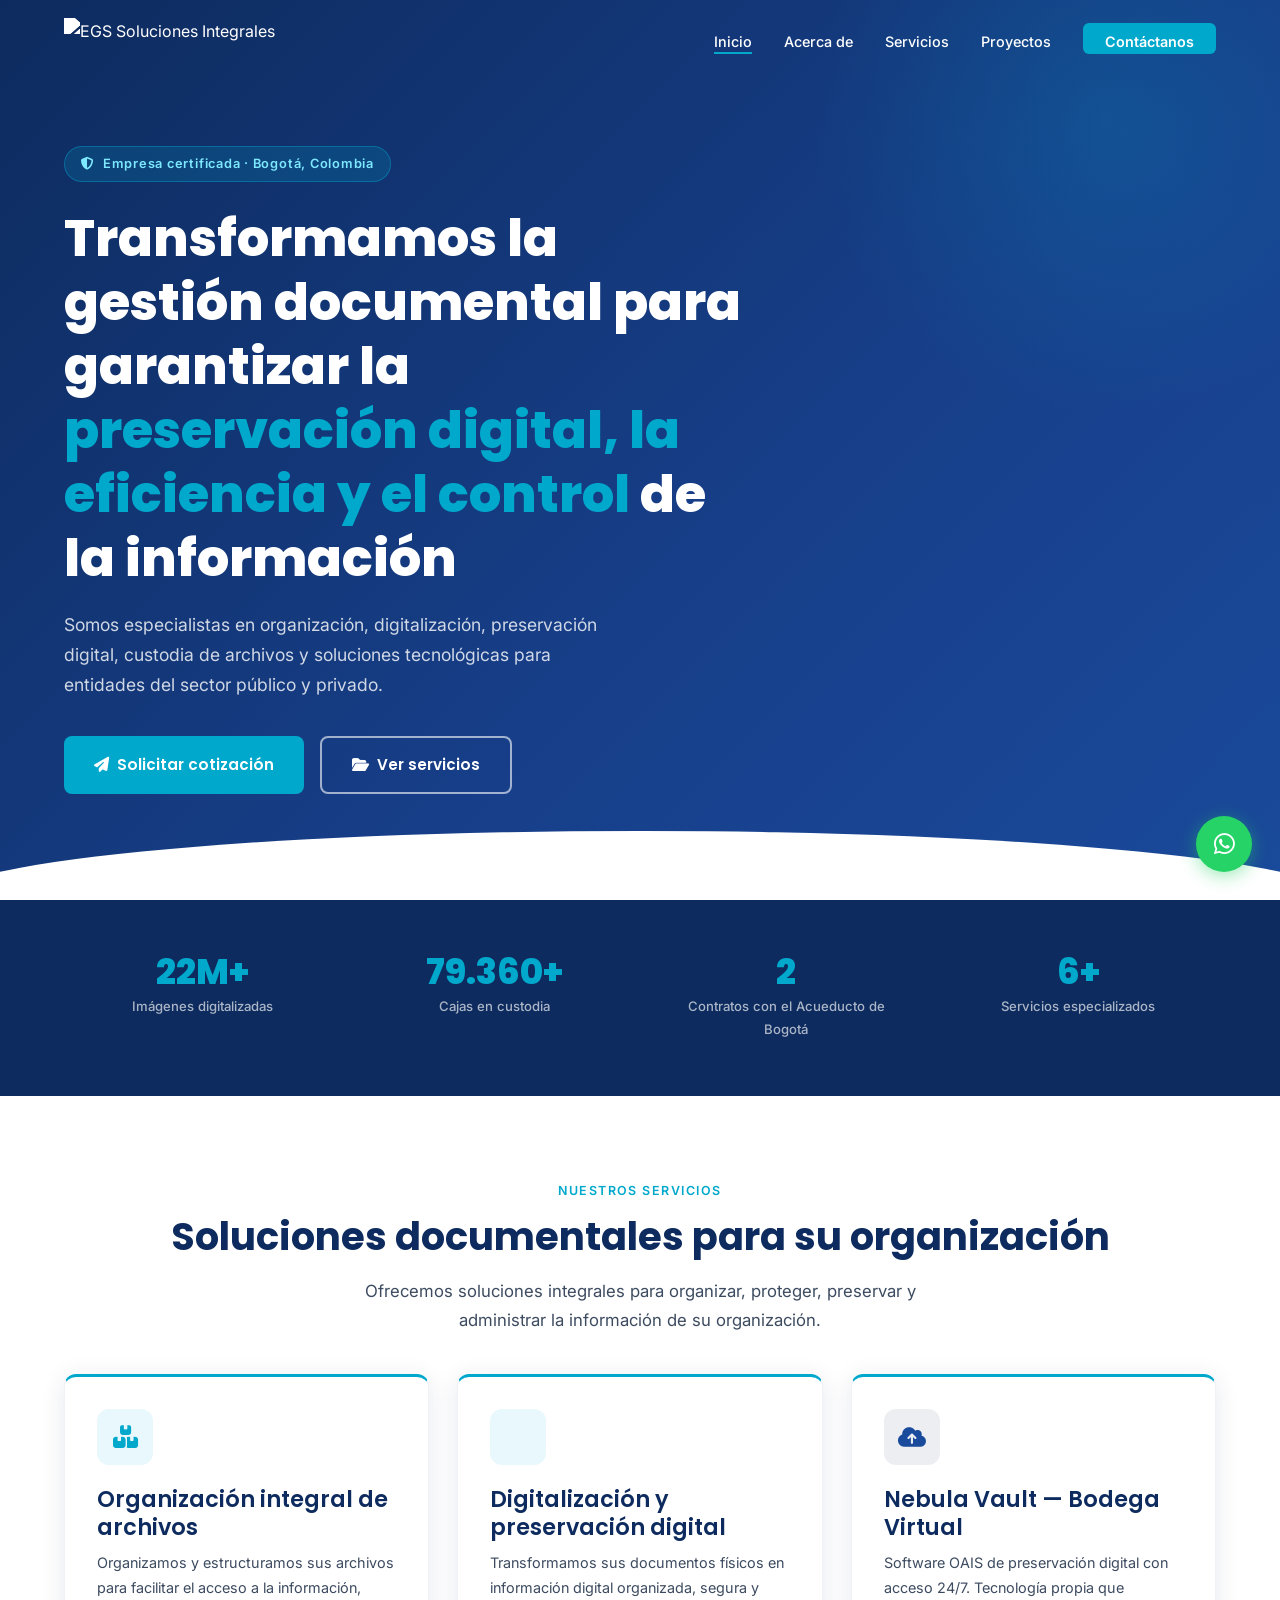
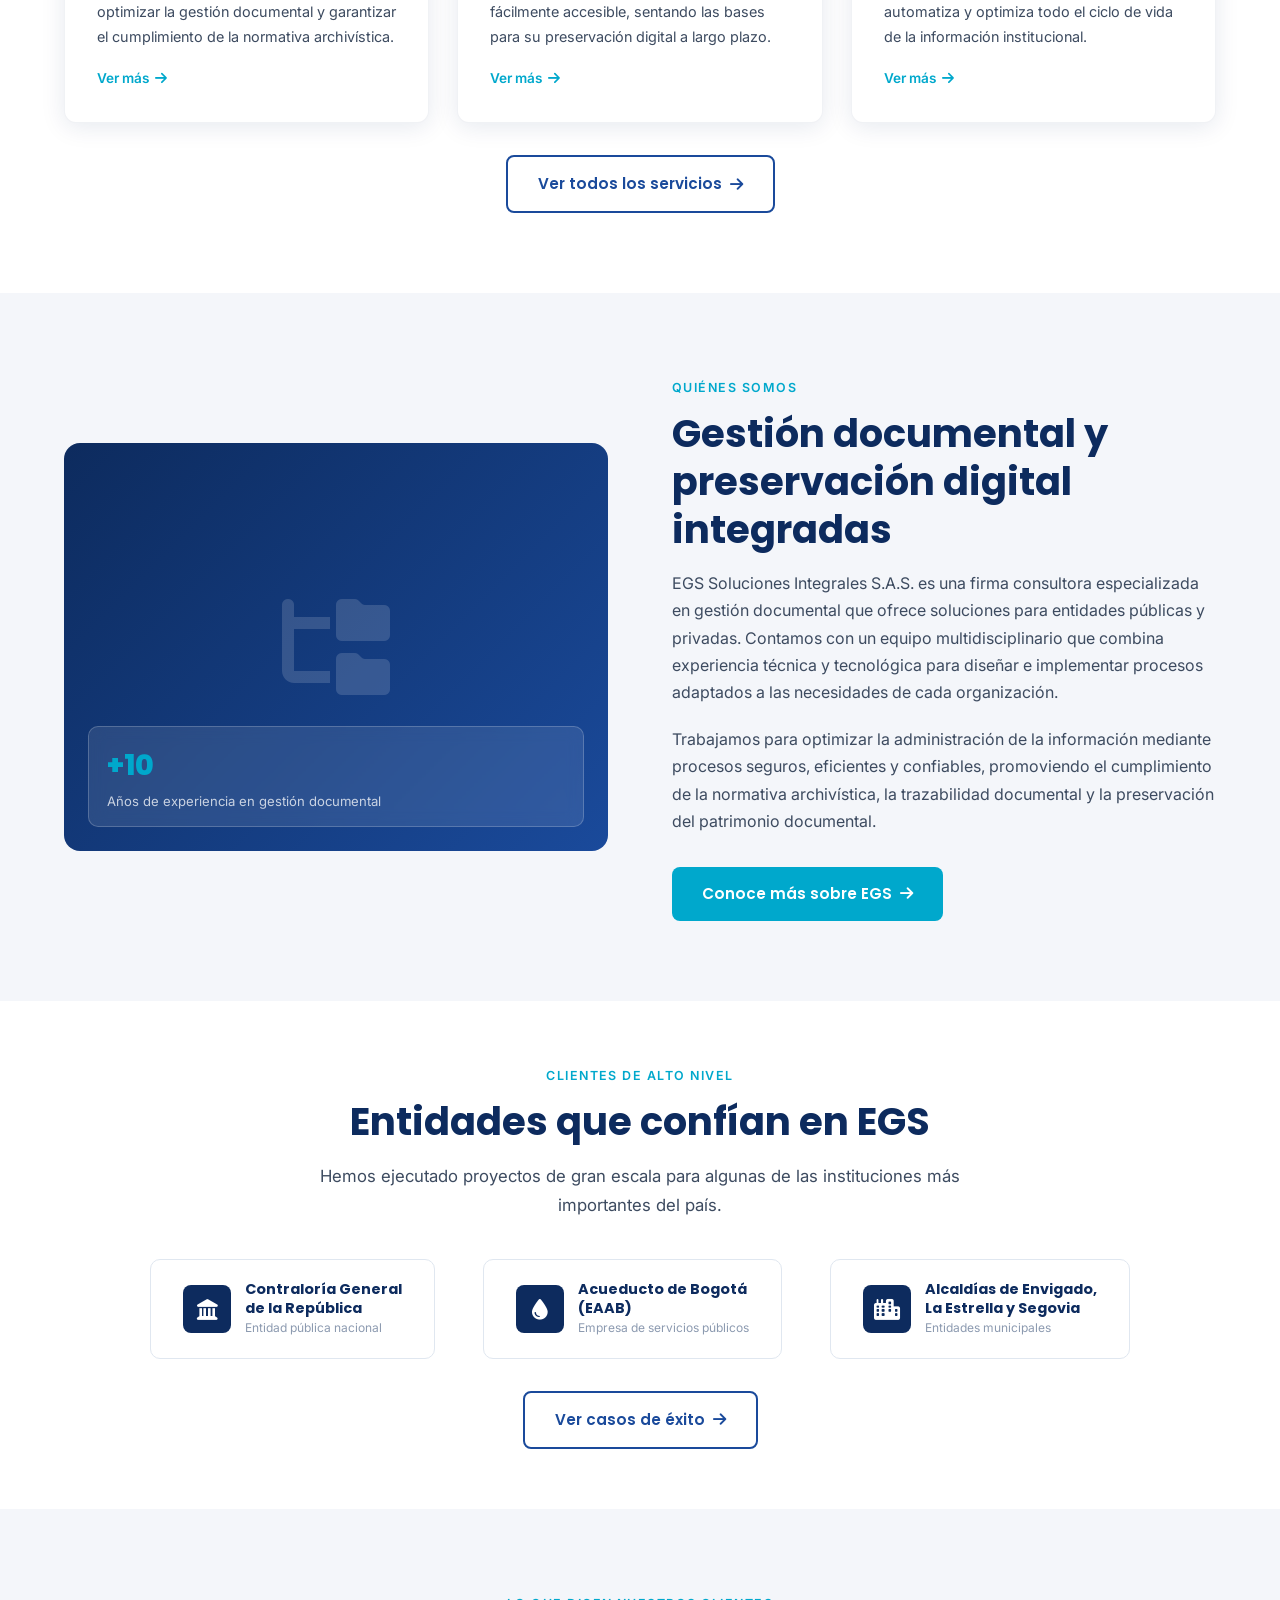
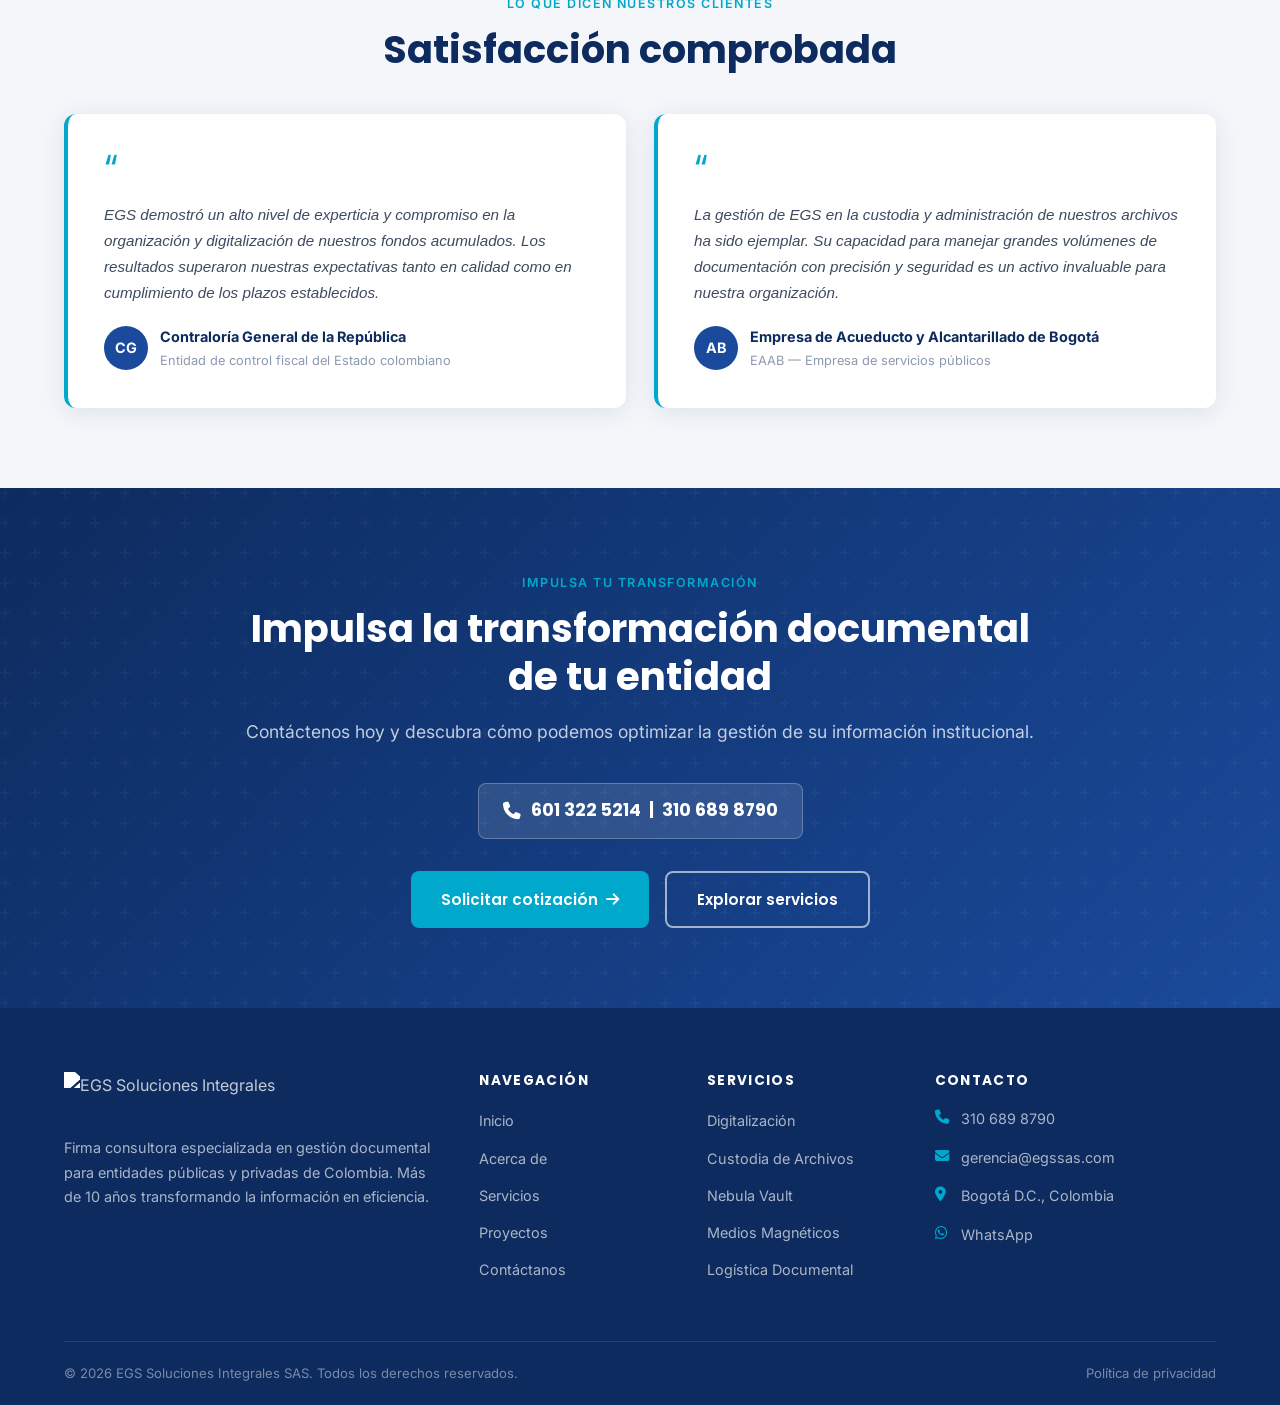
==== commit 007d984f: "Update logo image source and alt text" ====
--- a/index.html
+++ b/index.html
@@ -294,10 +294,8 @@
   <header id="header">
     <div class="container">
       <a href="index.html" class="logo">
-        <div class="logo-container">
-            <div class="logo-icon">
-                <img src="https://raw.githubusercontent.com//centricasolucionesdiseno-ux/egs/main/Imagen/egs-logo.png" alt="Logo EGS" class="logo-img">
-            </div>
+        <div class="logo-icon">
+          <img src="https://raw.githubusercontent.com/centricasolucionesdiseno-ux/egs/main/Imagen/egs-logo.png" alt="EGS Soluciones Integrales" class="logo-img">
         </div>
       </a>
       <nav>
@@ -514,11 +512,9 @@
       <div class="footer-grid">
         <div class="footer-brand">
           <a href="index.html" class="logo">
-            <div class="logo-container">
             <div class="logo-icon">
-                <img src="https://raw.githubusercontent.com//centricasolucionesdiseno-ux/egs/main/Imagen/egs-logo.png" alt="Logo EGS" class="logo-img">
-            </div>
-          </div>
+          <img src="https://raw.githubusercontent.com/centricasolucionesdiseno-ux/egs/main/Imagen/egs-logo.png" alt="EGS Soluciones Integrales" class="logo-img">
+        </div>
           </a>
           <p>Firma consultora especializada en gestión documental para entidades públicas y privadas de Colombia. Más de 10 años transformando la información en eficiencia.</p>
         </div>
--- a/css/style.css
+++ b/css/style.css
@@ -106,22 +106,36 @@
   display: flex;
   align-items: center;
   gap: 10px;
-}
+  text-decoration: none;
+}
+
+/* Contenedor imagen logo */
 .logo-icon {
-  width: 42px;
-  height: 42px;
-  background: linear-gradient(135deg, var(--azul-medio), var(--cyan-acento));
-  border-radius: 8px;
   display: flex;
   align-items: center;
   justify-content: center;
-  font-family: 'Poppins', sans-serif;
-  font-weight: 800;
-  font-size: 1.1rem;
-  color: var(--blanco);
-  letter-spacing: -1px;
   flex-shrink: 0;
-}
+  background: none;
+}
+.logo-img {
+  height: 48px;
+  width: auto;
+  display: block;
+  object-fit: contain;
+  /* Header transparente: logo en blanco */
+  filter: brightness(0) invert(1);
+  transition: filter 0.3s ease;
+}
+/* Header con fondo blanco: logo a color natural */
+#header.scrolled .logo-img {
+  filter: none;
+}
+/* Footer: fondo oscuro, logo en blanco */
+footer .logo-img {
+  filter: brightness(0) invert(1);
+}
+
+/* Fallback texto */
 .logo-text {
   display: flex;
   flex-direction: column;
